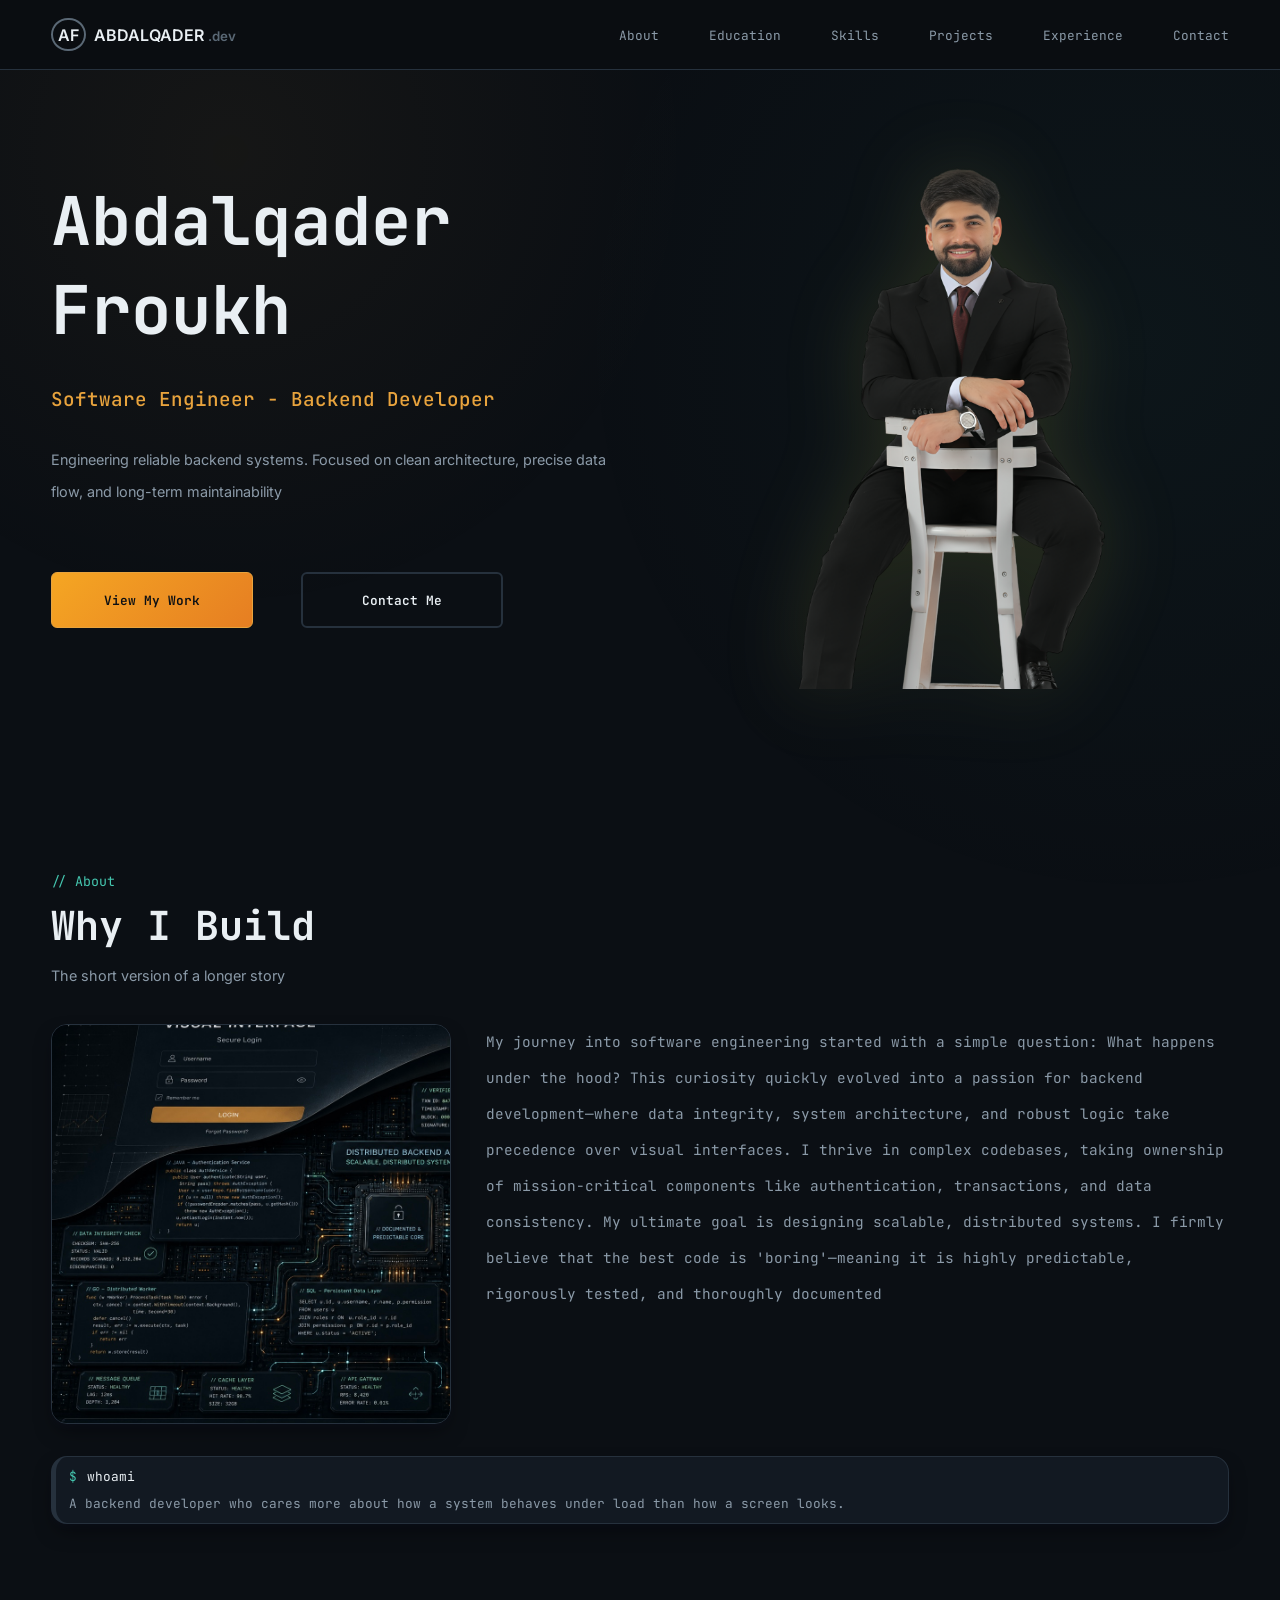
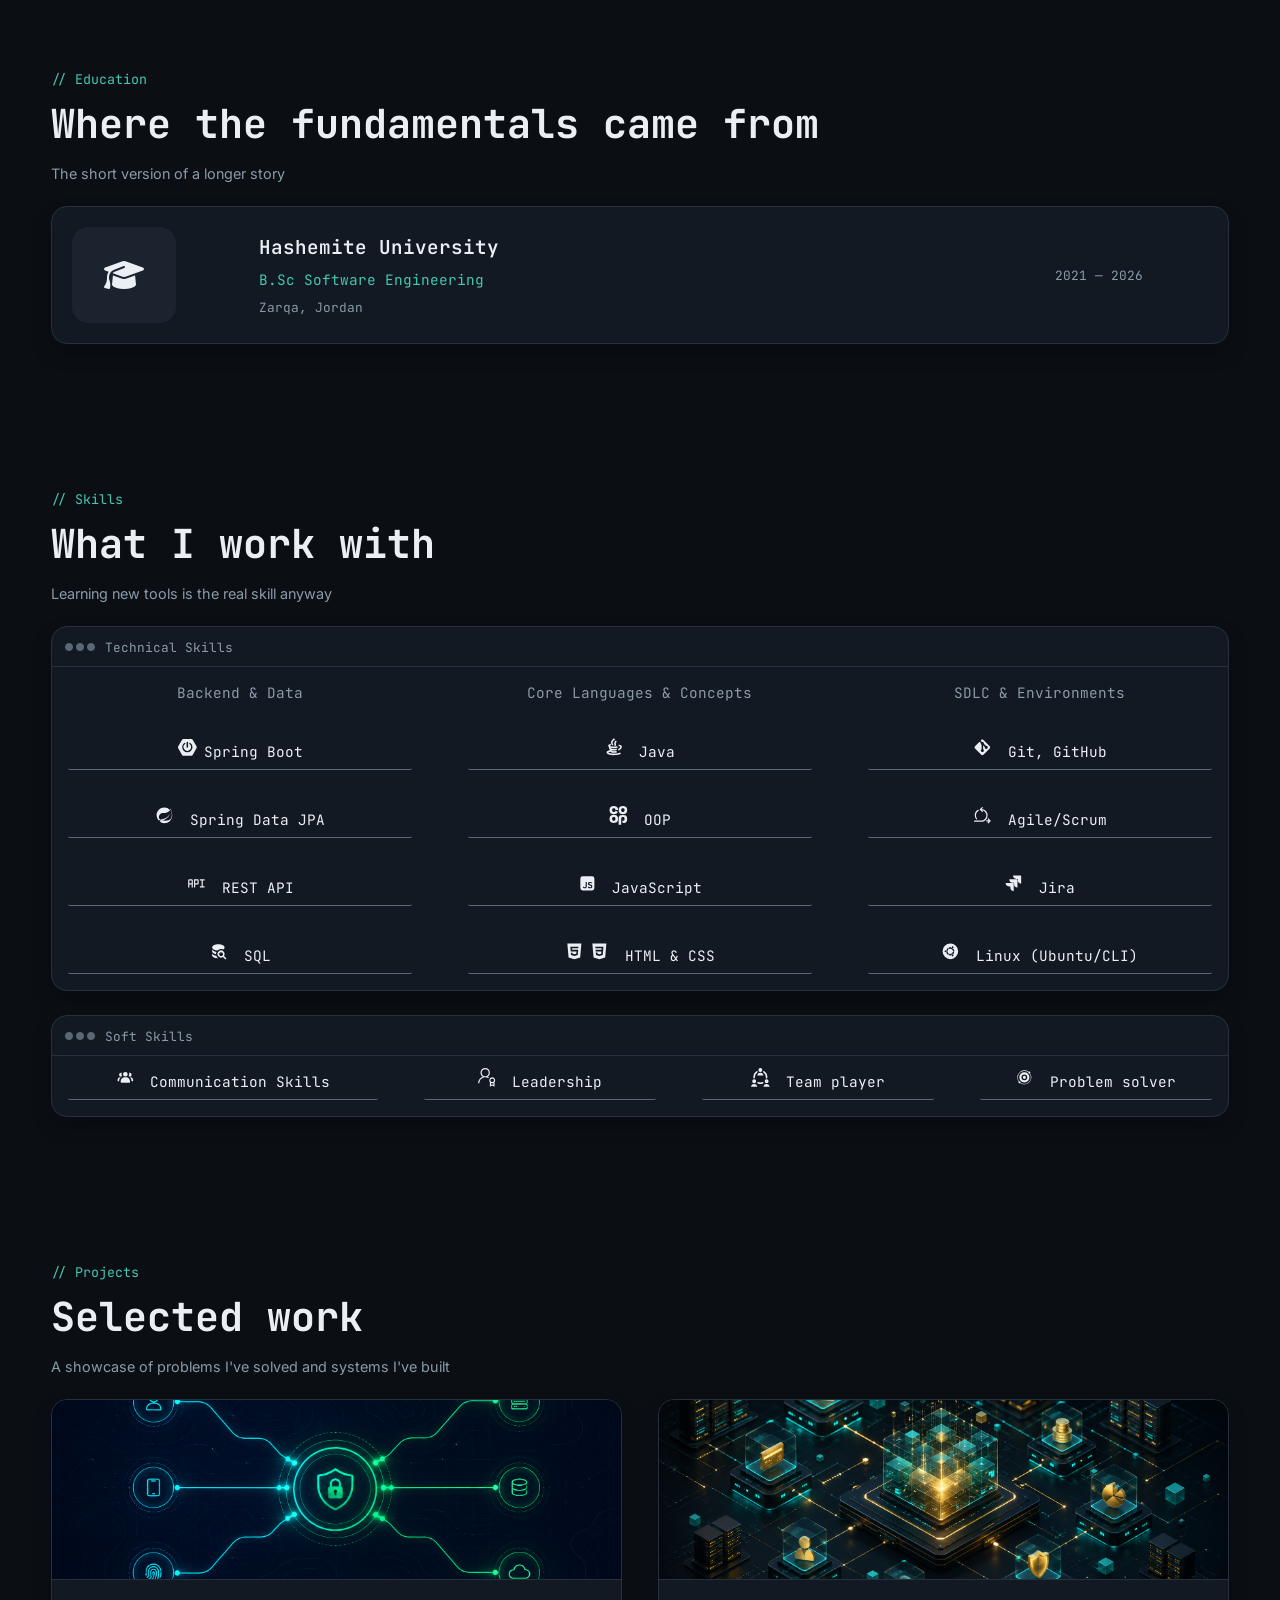
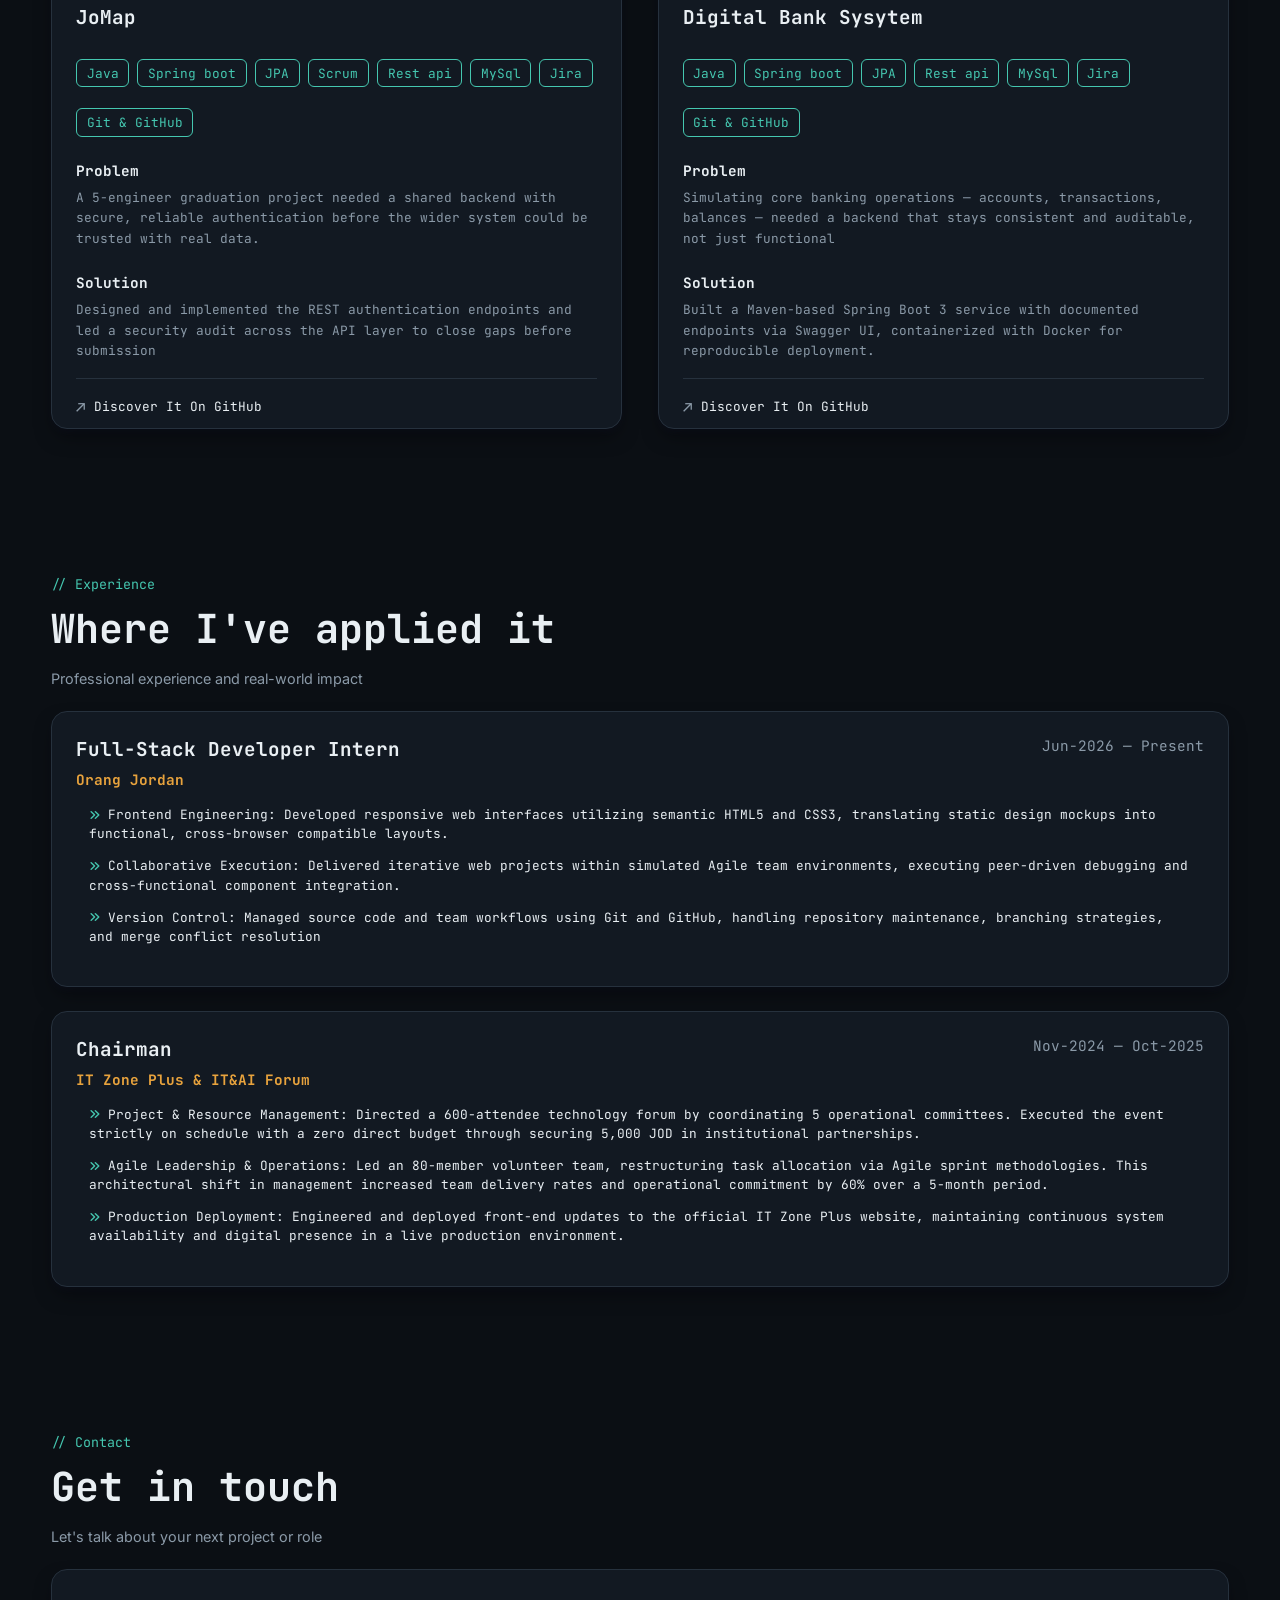
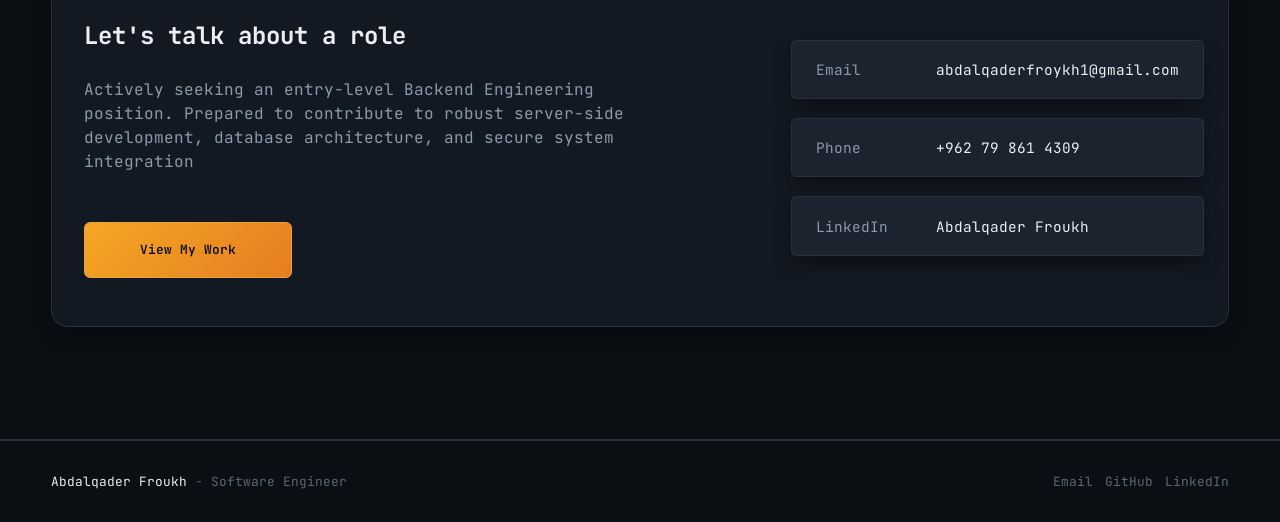
==== index.html @ 406e3ccb "fix mobile screen" ====
<!DOCTYPE html>
<html lang="en">
<head>
    <meta charset="UTF-8">
    <meta name="viewport" content="width=device-width, initial-scale=1.0">
    <link rel="stylesheet" href="style.css">
    <link rel="stylesheet" href="https://cdn.jsdelivr.net/npm/bootstrap-icons@1.11.3/font/bootstrap-icons.min.css">  
    <link rel="preconnect" href="https://fonts.googleapis.com">
    <link rel="preconnect" href="https://fonts.gstatic.com" crossorigin>
    <link href='https://unpkg.com/boxicons@2.1.4/css/boxicons.min.css' rel='stylesheet'>
    <link href="https://fonts.googleapis.com/css2?family=JetBrains+Mono:wght@400;500;600;700&family=Inter:wght@400;500;600;700;800&display=swap" rel="stylesheet">
    <link rel="stylesheet" href="https://cdnjs.cloudflare.com/ajax/libs/font-awesome/6.6.0/css/all.min.css">
    <title>Abdalqader_Portofolio</title>
</head>
<body>
    <nav>
        <a href="#top" class="nav-logo">
            <span class="nav-logo-badge">AF</span>ABDALQADER <small>.dev</small>
        </a>
        <svg xmlns="http://www.w3.org/2000/svg" height="32" width="32" viewBox="0 0 640 640"><!--!Font Awesome Free v7.3.0 by @fontawesome - https://fontawesome.com License - https://fontawesome.com/license/free Copyright 2026 Fonticons, Inc.--><path fill="#e9eff3" d="M96 160C96 142.3 110.3 128 128 128L512 128C529.7 128 544 142.3 544 160C544 177.7 529.7 192 512 192L128 192C110.3 192 96 177.7 96 160zM96 320C96 302.3 110.3 288 128 288L512 288C529.7 288 544 302.3 544 320C544 337.7 529.7 352 512 352L128 352C110.3 352 96 337.7 96 320zM544 480C544 497.7 529.7 512 512 512L128 512C110.3 512 96 497.7 96 480C96 462.3 110.3 448 128 448L512 448C529.7 448 544 462.3 544 480z"/></svg>
        <div class="nav-links">
            <a href="#About">About</a>
            <a href="#Education">Education</a>
            <a href="#Skills">Skills</a>
            <a href="#Projects">Projects</a>
            <a href="#Experience">Experience</a>
            <a href="#Contact">Contact</a>
        </div>
    </nav>
    <main class="container">
        <section class="hero">
            <div class="text-part">
                <h1 class="name">Abdalqader Froukh</h1>
                <p class="title">Software Engineer - Backend Developer</p>
                <p class="sub-title">Engineering reliable backend systems. Focused on clean architecture, precise data flow, and long-term maintainability</p>
                <div class="btn">
                    <a class="primary-btn" href="#Projects">View My Work</a>
                    <a class="sec-btn" href="#Contact">Contact Me</a>
                </div>
            </div>
            <div class="img-part">
            <img  src="images/cut-Photoroom.png" alt="my photo">
            </div>
        </section>


        <section class="about" id="About">
            <div class="sec-head">
                <p class="small-title"><small>// About</small></p>
                <h2 class="sec-title">Why I Build</h2>
                <p class="sub-title">The short version of a longer story</p>
            </div>
            <div class="story-part">
                <div class="img-part2">
                    <img src="images/ChatGPT Image Jul 2, 2026, 11_42_19 PM.png" alt="backend photo">
                </div>
                <div class="story-text">
                    <p class="des">My journey into software engineering started with a simple question: What happens under the hood? This curiosity quickly evolved into a passion for backend development—where data integrity, system architecture, and robust logic take precedence over visual interfaces.
                        I thrive in complex codebases, taking ownership of mission-critical components like authentication, transactions, and data consistency. My ultimate goal is designing scalable, distributed systems. I firmly believe that the best code is 'boring'—meaning it is highly predictable, rigorously tested, and thoroughly documented</p>
                    </div>
                </div>
            <div class="box terminal">
                <p class="command"><span>$</span>whoami</p>
                <p class="resp">A backend developer who cares more about how a system behaves under load than how a screen looks.</p>
            </div>
        </section>
        <section class="education" id="Education">
            <p class="small-title"><small>// Education</small></p>
            <h2 class="sec-title">Where the fundamentals came from</h2>
            <p class="sub-title">The short version of a longer story</p>
            <div class="box edu-box">
                <div class="edu-icon"><i class="fa-solid fa-graduation-cap" style="color: #E9EFF3;"></i></div>
                <div class="edu-content">
                    <p class="coll-name">Hashemite University</p>
                    <p class="maj-name">B.Sc Software Engineering</p>
                    <p class="city">Zarqa, Jordan</p>
                </div>
                <div class="edu-date">2021 — 2026</div>
            </div>
        </section>

        <section class="skills" id="Skills">
            <p class="small-title"><small>// Skills</small></p>
            <h2 class="sec-title">What I work with</h2>
            <p class="sub-title">Learning new tools is the real skill anyway</p>

            <div class="tech-skills-box box">
                <div class="skills-header">
                    <i class="fa-solid fa-circle fa-2xs" style="color: #5a6875;"></i>
                    <i class="fa-solid fa-circle fa-2xs" style="color: #5a6875;"></i> 
                    <i class="fa-solid fa-circle fa-2xs" style="color: #5a6875;"></i> 
                    <span>Technical Skills</span>
                </div>
                <div class="devider"></div>
                <div class="tech-skills-count">
                    <div class="col-skills">
                        <h3>Backend & Data</h3>
                        <p><svg xmlns="http://www.w3.org/2000/svg" width="1.3em" height="1.3em" viewBox="0 0 24 24">
	<path d="M0 0h24v24H0z" fill="none" />
	<path fill="#e9eff3" d="m23.693 10.706l-4.73-8.185c-.41-.71-1.417-1.294-2.24-1.294h-9.45c-.82 0-1.831.584-2.24 1.294L.306 10.706c-.41.71-.41 1.873 0 2.584l4.725 8.189c.41.71 1.417 1.294 2.24 1.294h9.455c.82 0 1.826-.584 2.24-1.294l4.726-8.19c.41-.71.41-1.873 0-2.583zM10.976 5.755c0-.537.438-.975.974-.975s.975.438.975.975v5.821a.976.976 0 0 1-1.948 0zm.974 12.43a6.616 6.616 0 0 1-6.607-6.609A6.64 6.64 0 0 1 8.01 6.272a.866.866 0 0 1 1.214.18a.866.866 0 0 1-.178 1.213a4.876 4.876 0 0 0 5.812 7.827a4.88 4.88 0 0 0 1.967-3.916a4.9 4.9 0 0 0-1.986-3.925a.87.87 0 0 1-.183-1.214a.87.87 0 0 1 1.214-.183a6.63 6.63 0 0 1 2.687 5.322a6.613 6.613 0 0 1-6.608 6.608" />
</svg>Spring Boot</p>
                        <p><svg xmlns="http://www.w3.org/2000/svg" width="1.3em" height="1.3em" viewBox="0 0 24 24">
	<path d="M0 0h24v24H0z" fill="none" />
	<path fill="#e9eff3" d="M20.205 16.392c-2.469 3.289-7.741 2.179-11.122 2.338c0 0-.599.034-1.201.133c0 0 .228-.097.519-.198c2.374-.821 3.496-.986 4.939-1.727c2.71-1.388 5.408-4.413 5.957-7.555c-1.032 3.022-4.17 5.623-7.027 6.679c-1.955.722-5.492 1.424-5.493 1.424l-.143-.076c-2.405-1.17-2.475-6.38 1.894-8.059c1.916-.736 3.747-.332 5.818-.825c2.208-.525 4.766-2.18 5.805-4.344c1.165 3.458 2.565 8.866.054 12.21m.042-13.28a9.2 9.2 0 0 1-1.065 1.89a9.98 9.98 0 0 0-7.167-3.031C6.492 1.971 2 6.463 2 11.985a9.98 9.98 0 0 0 3.205 7.334l.22.194a.856.856 0 1 1 .001.001l.149.132A9.96 9.96 0 0 0 12.015 22c5.278 0 9.613-4.108 9.984-9.292c.274-2.539-.476-5.763-1.752-9.596" />
</svg>
Spring Data JPA</p>
                        <p><svg xmlns="http://www.w3.org/2000/svg" width="1.3em" height="1.3em" viewBox="0 0 32 32">
	<path d="M0 0h32v32H0z" fill="none" />
	<path fill="#e9eff3" d="M8 9H4a2 2 0 0 0-2 2v12h2v-5h4v5h2V11a2 2 0 0 0-2-2m-4 7v-5h4v5Zm18-5h3v10h-3v2h8v-2h-3V11h3V9h-8zm-8 12h-2V9h6a2 2 0 0 1 2 2v5a2 2 0 0 1-2 2h-4Zm0-7h4v-5h-4Z" />
</svg>
REST API</p>
                        <p><svg xmlns="http://www.w3.org/2000/svg" width="1.3em" height="1.3em" viewBox="0 0 24 24">
	<path d="M0 0h24v24H0z" fill="none" />
	<path fill="#e9eff3" d="M18.68 12.32a4.49 4.49 0 0 0-6.36.01a4.49 4.49 0 0 0 0 6.36a4.51 4.51 0 0 0 5.57.63L21 22.39L22.39 21l-3.09-3.11c1.13-1.77.87-4.09-.62-5.57m-1.41 4.95c-.98.98-2.56.97-3.54 0c-.97-.98-.97-2.56.01-3.54c.97-.97 2.55-.97 3.53 0c.97.98.97 2.56 0 3.54M10.9 20.1a6.5 6.5 0 0 1-1.48-2.32C6.27 17.25 4 15.76 4 14v3c0 2.21 3.58 4 8 4c-.4-.26-.77-.56-1.1-.9M4 9v3c0 1.68 2.07 3.12 5 3.7v-.2c0-.93.2-1.85.58-2.69C6.34 12.3 4 10.79 4 9m8-6C7.58 3 4 4.79 4 7c0 2 3 3.68 6.85 4h.05c1.2-1.26 2.86-2 4.6-2c.91 0 1.81.19 2.64.56A3.22 3.22 0 0 0 20 7c0-2.21-3.58-4-8-4" />
</svg>
SQL</p>
                    </div>
                    <div class="col-skills">
                        <h3>Core Languages & Concepts</h3>
                        <p><svg xmlns="http://www.w3.org/2000/svg" width="1.3em" height="1.3em" viewBox="0 0 24 24">
	<path d="M0 0h24v24H0z" fill="none" />
	<path fill="#e9eff3" d="M10.82 8.427c-.76-1.085-1.046-1.872-1.108-2.445c-.059-.54.073-.97.335-1.383c.283-.447.708-.862 1.248-1.353c.505-.458 1.137-1.003 1.633-1.62L11.37.374c-.416.517-.928.947-1.418 1.391c-.534.485-1.149 1.062-1.593 1.764c-.466.735-.75 1.611-.635 2.67c.112 1.026.588 2.132 1.458 3.375zm1.25-3.03c.284-.684.861-1.37 1.78-2.156l1.3 1.518c-.831.713-1.129 1.153-1.235 1.407c-.104.25-.035.499.035.747c.084.296.223.79.214 1.322c-.012.706-.254 1.452-.832 2.32l-1.664-1.11c.422-.632.492-1.01.496-1.243c.005-.295-.072-.46-.197-.96c-.12-.478-.21-1.097.102-1.845M6.141 10c.47-.314 1.05-.474 1.592-.604L7.266 7.45c-.813.196-1.551.46-2.112.807C4.644 8.573 4 9.136 4 10c0 .726.486 1.306 1.065 1.686a2.5 2.5 0 0 0-.065.572c0 .98.418 1.807 1.143 2.42c-.107.3-.155.634-.14.968c-.777.151-1.536.373-2.17.664c-.432.198-.858.451-1.19.777c-.334.329-.643.804-.643 1.413c0 .427.189.772.374 1.01c.189.242.432.449.684.624c.506.351 1.184.669 1.959.936c1.558.538 3.669.93 5.983.93c3.327 0 5.663-.384 7.19-.782a13 13 0 0 0 1.704-.561c.21-.088.42-.181.616-.297c.01-.006-1.028-1.715-1.024-1.718c-.564.294-1.188.48-1.8.64c-1.349.352-3.513.718-6.686.718c-2.104 0-3.993-.358-5.33-.82c-.532-.184-1.088-.398-1.541-.74c.115-.09.29-.199.538-.312c.558-.256 1.323-.466 2.14-.591q.344.365.814.64c.965.562 2.292.823 3.879.823c1.31 0 2.258-.132 2.898-.274c.356-.078.714-.167 1.042-.328c.003-.002-.881-1.795-.881-1.795q-.291.105-.593.17c-.489.109-1.29.227-2.466.227c-1.413 0-2.336-.24-2.871-.551c-.426-.248-.589-.524-.622-.824c.868.253 1.895.375 3.056.375c1.463 0 2.518-.143 3.228-.297c.386-.083.775-.179 1.134-.346c.02-.01-.857-1.807-.857-1.807a4.4 4.4 0 0 1-.7.198c-.56.121-1.473.252-2.806.252c-1.603 0-2.67-.264-3.302-.623c-.471-.268-.678-.568-.74-.89c1.24.326 2.805.513 4.48.513c1.817 0 3.502-.22 4.783-.598l-.566-1.918c-1.054.311-2.54.516-4.217.516c-1.724 0-3.245-.216-4.302-.542c-.5-.153-.846-.316-1.056-.458m11.448.746c1.213-.11 1.66.188 1.804.342c.149.16.201.408.136.67c-.116.464-.443.914-.973 1.328c-.529.413-1.2.74-1.873.965l.632 1.897c.828-.276 1.718-.698 2.471-1.285c.75-.586 1.424-1.385 1.683-2.42c.185-.74.112-1.741-.614-2.52c-.73-.782-1.909-1.109-3.447-.969z" />
</svg>
Java</p>
                        <p><svg xmlns="http://www.w3.org/2000/svg" width="1.3em" height="1.3em" viewBox="0 0 24 24">
	<path d="M0 0h24v24H0z" fill="none" />
	<path fill="#e9eff3" d="M23.275 5.265c0-.852-.132-1.703-.36-2.555c-.328-1.016-1.081-1.834-2.031-2.194a9.25 9.25 0 0 0-6.092 0a3.17 3.17 0 0 0-2.03 2.194a9.53 9.53 0 0 0 0 5.077c.326 1.015 1.08 1.834 2.03 2.194a8 8 0 0 0 3.046.491c1.049 0 2.063-.196 3.046-.491a3.17 3.17 0 0 0 2.031-2.194c.229-.819.36-1.67.36-2.522m-3.308 0c0 .393-.065.852-.196 1.212c-.164.524-.623.95-1.18 1.081a4.2 4.2 0 0 1-1.571 0a1.47 1.47 0 0 1-1.18-1.081a4.03 4.03 0 0 1 0-2.489c.163-.524.622-.95 1.18-1.081a4.2 4.2 0 0 1 1.571 0a1.48 1.48 0 0 1 1.18 1.081q.195.687.196 1.277m-8.745 13.79a9.55 9.55 0 0 0 0-5.077c-.327-1.016-1.081-1.834-2.03-2.195a9.25 9.25 0 0 0-6.092 0a3.17 3.17 0 0 0-2.031 2.195a9.55 9.55 0 0 0 0 5.077c.328 1.015 1.081 1.834 2.031 2.193a9.25 9.25 0 0 0 6.092 0a3.4 3.4 0 0 0 2.03-2.193m-2.948-2.523c0 .393-.066.852-.197 1.212a1.64 1.64 0 0 1-1.179 1.081a4.2 4.2 0 0 1-1.572 0a1.48 1.48 0 0 1-1.179-1.081a4.04 4.04 0 0 1 0-2.489a1.64 1.64 0 0 1 1.179-1.081a4.2 4.2 0 0 1 1.572 0a1.48 1.48 0 0 1 1.179 1.081q.197.639.197 1.277m0-11.3h3.308c0-.851-.131-1.703-.36-2.521c-.327-1.016-1.081-1.834-2.03-2.194a9.25 9.25 0 0 0-6.092 0C2.084.909 1.331 1.728 1.068 2.743a9.55 9.55 0 0 0 0 5.077c.328 1.015 1.081 1.834 2.031 2.194c.982.36 1.998.492 3.046.492s2.063-.197 3.046-.492a3.17 3.17 0 0 0 2.03-2.194c.033-.131.065-.295.131-.426L8.241 5.953c-.033.196-.065.36-.131.557c-.163.524-.622.95-1.179 1.081a4.2 4.2 0 0 1-1.572 0A1.48 1.48 0 0 1 4.18 6.51a4.04 4.04 0 0 1 0-2.489c.164-.524.622-.95 1.179-1.082a4.2 4.2 0 0 1 1.572 0A1.48 1.48 0 0 1 8.11 4.021c.098.425.164.818.164 1.211m4.421 8.779a9.4 9.4 0 0 0-.36 2.555V24h3.308v-7.468c0-.393.065-.852.196-1.212c.163-.524.622-.95 1.18-1.081a4.2 4.2 0 0 1 1.571 0a1.48 1.48 0 0 1 1.18 1.081a4.04 4.04 0 0 1 0 2.489c-.164.523-.623.95-1.146 1.08a4.2 4.2 0 0 1-1.572 0c-.099-.031-.229-.064-.327-.098l1.113 3.079c1.049 0 2.063-.197 3.046-.491a3.18 3.18 0 0 0 2.031-2.194a9.55 9.55 0 0 0 0-5.077c-.328-1.016-1.081-1.834-2.031-2.195a9.25 9.25 0 0 0-6.092 0c-1.016.263-1.769 1.082-2.097 2.098" />
</svg>
OOP</p>
                        <p><svg xmlns="http://www.w3.org/2000/svg" width="1.3em" height="1.3em" viewBox="0 0 24 24">
	<path d="M0 0h24v24H0z" fill="none" />
	<path fill="#e9eff3" d="M6 3a3 3 0 0 0-3 3v12a3 3 0 0 0 3 3h12a3 3 0 0 0 3-3V6a3 3 0 0 0-3-3zm7.334 13.055q1.08.87 2.156.858q.66 0 1.012-.242a.75.75 0 0 0 .341-.66a.97.97 0 0 0-.34-.748q-.352-.307-1.332-.616q-1.177-.34-1.815-.88q-.626-.54-.638-1.507q0-.913.792-1.529q.77-.616 1.97-.616q1.672 0 2.683.814l-.77 1.199a2.6 2.6 0 0 0-.935-.462a3.2 3.2 0 0 0-.946-.165q-.57 0-.913.209q-.34.21-.34.55q0 .374.417.638q.42.254 1.43.561q1.221.363 1.738.968t.517 1.54q0 .957-.737 1.65q-.726.682-2.112.715q-1.815 0-3.036-1.089zm-5.53.638q.352.22.847.22q.517 0 .858-.297q.34-.308.341-1.067v-5.302h1.485v5.588q-.033 1.298-.748 1.87a2.5 2.5 0 0 1-.891.484a3.3 3.3 0 0 1-.935.143q-.825 0-1.463-.286q-.682-.307-1.144-1.089l1.034-.847q.285.385.616.583" />
</svg>
JavaScript</p>
                        <p><svg xmlns="http://www.w3.org/2000/svg" width="1.3em" height="1.3em" viewBox="0 0 24 24">
	<path d="M0 0h24v24H0z" fill="none" />
	<path fill="#e9eff3" d="m3 2l1.578 17.824L12 22l7.467-2.175L21 2zm14.049 6.048H9.075l.172 2.016h7.697l-.626 6.565l-4.246 1.381l-4.281-1.455l-.288-2.932h2.024l.16 1.411l2.4.815l2.346-.763l.297-3.005H7.416l-.562-6.05h10.412z" />
</svg><svg xmlns="http://www.w3.org/2000/svg" width="1.3em" height="1.3em" viewBox="0 0 24 24">
	<path d="M0 0h24v24H0z" fill="none" />
	<path fill="#e9eff3" d="m3 2l1.578 17.834L12 22l7.468-2.165L21 2zm13.3 14.722l-4.293 1.204H12l-4.297-1.204l-.297-3.167h2.108l.15 1.526l2.335.639l2.34-.64l.245-3.05h-7.27l-.187-2.006h7.64l.174-2.006H6.924l-.176-2.006h10.506z" />
</svg>
HTML & CSS</p>
                    </div>
                    <div class="col-skills">
                        <h3>SDLC & Environments</h3>
                        <p><svg xmlns="http://www.w3.org/2000/svg" width="1.3em" height="1.3em" viewBox="0 0 24 24">
	<path d="M0 0h24v24H0z" fill="none" />
	<path fill="#e9eff3" d="M2.6 10.59L8.38 4.8l1.69 1.7c-.24.85.15 1.78.93 2.23v5.54c-.6.34-1 .99-1 1.73a2 2 0 0 0 2 2a2 2 0 0 0 2-2c0-.74-.4-1.39-1-1.73V9.41l2.07 2.09c-.07.15-.07.32-.07.5a2 2 0 0 0 2 2a2 2 0 0 0 2-2a2 2 0 0 0-2-2c-.18 0-.35 0-.5.07L13.93 7.5a1.98 1.98 0 0 0-1.15-2.34c-.43-.16-.88-.2-1.28-.09L9.8 3.38l.79-.78c.78-.79 2.04-.79 2.82 0l7.99 7.99c.79.78.79 2.04 0 2.82l-7.99 7.99c-.78.79-2.04.79-2.82 0L2.6 13.41c-.79-.78-.79-2.04 0-2.82" />
</svg>
Git, GitHub</p>
                        <p><svg xmlns="http://www.w3.org/2000/svg" width="1.3em" height="1.3em" viewBox="0 0 24 24">
	<path d="M0 0h24v24H0z" fill="none" />
	<g fill="none" stroke="#e9eff3" stroke-linecap="round" stroke-linejoin="round" stroke-width="1.5">
		<path d="M17.5 19H22m0 0l-2.5-2.5M22 19l-2.5 2.5M12 2L9.5 4.5L12 7" />
		<path d="M10.5 4.5a7.5 7.5 0 0 1 0 15H2" />
		<path d="M6.756 5.5A7.5 7.5 0 0 0 3 12c0 1.688.558 3.246 1.5 4.5" />
	</g>
</svg>
Agile/Scrum</p>
                        <p><svg xmlns="http://www.w3.org/2000/svg" width="1.3em" height="1.3em" viewBox="0 0 24 24">
	<path d="M0 0h24v24H0z" fill="none" />
	<path fill="#e9eff3" d="M11.53 2c0 2.4 1.97 4.35 4.35 4.35h1.78v1.7c0 2.4 1.94 4.34 4.34 4.35V2.84a.84.84 0 0 0-.84-.84zM6.77 6.8a4.36 4.36 0 0 0 4.34 4.34h1.8v1.72a4.36 4.36 0 0 0 4.34 4.34V7.63a.84.84 0 0 0-.83-.83zM2 11.6c0 2.4 1.95 4.34 4.35 4.34h1.78v1.72c.01 2.39 1.95 4.34 4.34 4.34v-9.57a.84.84 0 0 0-.84-.84z" />
</svg>
Jira</p>
                        <p><svg xmlns="http://www.w3.org/2000/svg" width="1.3em" height="1.3em" viewBox="0 0 24 24">
	<path d="M0 0h24v24H0z" fill="none" />
	<path fill="#e9eff3" d="M22 12a10 10 0 0 1-10 10A10 10 0 0 1 2 12A10 10 0 0 1 12 2a10 10 0 0 1 10 10m-7.66-4.26c.58.33 1.31.13 1.66-.44c.31-.57.12-1.3-.46-1.64c-.57-.33-1.31-.16-1.64.44c-.33.57-.13 1.31.44 1.64m-2.46 7.76c-.53 0-1.03-.11-1.47-.32l-.84 1.5c.7.32 1.48.54 2.31.54c.49 0 .95-.07 1.4-.19c.08-.49.36-.93.82-1.19c.46-.27.98-.29 1.44-.12c.89-.87 1.46-2.06 1.55-3.39l-1.71-.02a3.506 3.506 0 0 1-3.5 3.19m0-7c1.84 0 3.34 1.39 3.5 3.19l1.71-.03a5.2 5.2 0 0 0-1.55-3.38c-.46.17-.99.14-1.44-.12c-.46-.26-.74-.71-.82-1.19c-.45-.12-.91-.19-1.4-.19c-.83 0-1.61.19-2.31.54l.84 1.5c.44-.21.94-.32 1.47-.32M8.37 12c0-1.19.59-2.24 1.49-2.87L9 7.65a5.22 5.22 0 0 0-2.17 3.04c.38.31.62.78.62 1.31s-.24 1-.62 1.31A5.2 5.2 0 0 0 9 16.34l.86-1.47c-.9-.63-1.49-1.68-1.49-2.87m5.97 4.26c-.57.33-.77 1.06-.44 1.64c.33.57 1.07.77 1.64.44c.58-.34.77-1.07.46-1.64c-.35-.58-1.08-.77-1.66-.44M5.76 10.8c-.66 0-1.2.54-1.2 1.2s.54 1.2 1.2 1.2c.67 0 1.2-.54 1.2-1.2s-.53-1.2-1.2-1.2" />
</svg>
Linux (Ubuntu/CLI)</p>
                    </div>
                </div>
            </div>
            <div class="soft-skills-box box">
                <div class="skills-header">
                    <i class="fa-solid fa-circle fa-2xs" style="color: #5a6875;"></i>
                    <i class="fa-solid fa-circle fa-2xs" style="color: #5a6875;"></i> 
                    <i class="fa-solid fa-circle fa-2xs" style="color: #5a6875;"></i> 
                    <span>Soft Skills</span>
                </div>
                <div class="devider"></div>
                <div class="soft-skills-count">
                    <p><svg xmlns="http://www.w3.org/2000/svg" width="1.3em" height="1.3em" viewBox="0 0 24 24">
	<path d="M0 0h24v24H0z" fill="none" />
	<path fill="#e9eff3" d="M12 5a3 3 0 1 0 0 6a3 3 0 1 0 0-6m1 7h-2c-2.76 0-5 2.24-5 5v.5c0 .83.67 1.5 1.5 1.5h9c.83 0 1.5-.67 1.5-1.5V17c0-2.76-2.24-5-5-5m-6.5-1c.47 0 .9-.12 1.27-.33a5.03 5.03 0 0 1-.42-4.52C7.09 6.06 6.8 6 6.5 6C5.06 6 4 7.06 4 8.5S5.06 11 6.5 11m-.39 1H5.5C3.57 12 2 13.57 2 15.5v1c0 .28.22.5.5.5H4c0-1.96.81-3.73 2.11-5m11.39-1c1.44 0 2.5-1.06 2.5-2.5S18.94 6 17.5 6c-.31 0-.59.06-.85.15a5.03 5.03 0 0 1-.42 4.52c.37.21.79.33 1.27.33m1 1h-.61A6.97 6.97 0 0 1 20 17h1.5c.28 0 .5-.22.5-.5v-1c0-1.93-1.57-3.5-3.5-3.5" />
</svg>
Communication Skills</p>
                    <p><svg xmlns="http://www.w3.org/2000/svg" width="1.3em" height="1.3em" viewBox="0 0 2048 2048">
	<path d="M0 0h2048v2048H0z" fill="none" />
	<path fill="#e9eff3" d="M1168 946q38 15 74 33t70 41q-22 24-40 50t-33 56q-77-50-164-76t-179-26q-88 0-170 23t-153 64t-129 100t-100 130t-65 153t-23 170H128q0-120 35-231t101-205t156-167t204-115q-113-74-176-186t-64-248q0-106 40-199t109-163T696 40T896 0t199 40t163 109t110 163t40 200q0 66-16 129t-48 119t-75 103t-101 83M512 512q0 80 30 149t82 122t122 83t150 30q79 0 149-30t122-82t83-122t30-150q0-79-30-149t-82-122t-123-83t-149-30q-80 0-149 30t-122 82t-83 123t-30 149m1472 832q0 52-16 101t-48 91v512l-256-128l-256 128v-512q-31-42-47-91t-17-101q0-66 25-124t68-101t102-69t125-26t124 25t101 69t69 102t26 124m-320-192q-40 0-75 15t-61 41t-41 61t-15 75t15 75t41 61t61 41t75 15t75-15t61-41t41-61t15-75t-15-75t-41-61t-61-41t-75-15m128 689v-204q-60 27-128 27t-128-27v204q32-16 64-31t64-33q32 17 64 32t64 32" />
</svg>
Leadership</p>
                    <p><svg xmlns="http://www.w3.org/2000/svg" width="1.3em" height="1.3em" viewBox="0 0 24 24">
	<path d="M0 0h24v24H0z" fill="none" />
	<path fill="#e9eff3" d="M15.93 18.54a1 1 0 0 0-1.3-.55a7.06 7.06 0 0 1-5.25 0a1 1 0 1 0-.76 1.85a9 9 0 0 0 6.76 0a1 1 0 0 0 .55-1.3m.01-12.83A7 7 0 0 1 19 11.5a9 9 0 0 1-.05.88a1 1 0 1 0 2 .24A8 8 0 0 0 21 11.5a9 9 0 0 0-3.93-7.44a1 1 0 1 0-1.13 1.65M4.18 13.49a1 1 0 0 0 .87-1.11a9 9 0 0 1 0-.88a7 7 0 0 1 3.01-5.79a1 1 0 1 0-1.13-1.65A9 9 0 0 0 3 11.5a8 8 0 0 0 .07 1.12a1 1 0 0 0 1.11.87M15.67 9.5a.25.25 0 0 0 .2-.09a.27.27 0 0 0 .05-.21A4.06 4.06 0 0 0 8 9.19a.25.25 0 0 0 0 .22a.28.28 0 0 0 .19.09Zm-6.17-7a2.5 2.5 0 1 0 5 0a2.5 2.5 0 1 0-5 0m10.5 18a4.06 4.06 0 0 0-4 3.2a.25.25 0 0 0 .24.3h7.46a.3.3 0 0 0 .2-.09a.28.28 0 0 0 0-.22A4.06 4.06 0 0 0 20 20.5M17.53 17a2.5 2.5 0 1 0 5 0a2.5 2.5 0 1 0-5 0M4 20.5a4.06 4.06 0 0 0-4 3.2a.26.26 0 0 0 0 .21a.25.25 0 0 0 .3.09h7.45a.25.25 0 0 0 .25-.31a4.07 4.07 0 0 0-4-3.19M1.57 17a2.5 2.5 0 1 0 5 0a2.5 2.5 0 1 0-5 0" />
</svg>
Team player</p>
                    <p><svg xmlns="http://www.w3.org/2000/svg" width="1.3em" height="1.3em" viewBox="0 0 24 24">
	<path d="M0 0h24v24H0z" fill="none" />
	<path fill="#e9eff3" fill-rule="evenodd" d="M20.318 12.004a8.322 8.322 0 0 1-13.383 6.608a1.248 1.248 0 0 0-1.546-1.553A8.321 8.321 0 0 1 17.052 5.396a1.248 1.248 0 0 0 1.554 1.553a8.3 8.3 0 0 1 1.712 5.055m-2.892-7.198a1.25 1.25 0 1 1 1.769 1.769a9.013 9.013 0 0 1-12.62 12.62a1.252 1.252 0 0 1-2.145-.882a1.25 1.25 0 0 1 .376-.887a9.014 9.014 0 0 1 12.62-12.62M11.998 15.75a3.737 3.737 0 1 0 0-7.475a3.737 3.737 0 0 0 0 7.475m0 2.773a6.518 6.518 0 0 0 0-13.036a6.51 6.51 0 1 0 0 13.022zm2.005-6.518a2.004 2.004 0 1 1-4.009 0a2.004 2.004 0 0 1 4.008 0" clip-rule="evenodd" />
</svg>
Problem solver</p>
                </div>
            </div>
        </section>
        <section class="projects" id="Projects" >
            <p class="small-title"><small>// Projects</small></p>
            <h2 class="sec-title">Selected work</h2>
            <p class="sub-title">A showcase of problems I've solved and systems I've built</p>
            
            <div class="pro-cards">
                <div class="each-card box">
                    <div class="pro-img">
                        <img src="/images/jomap.png" alt="">
                    </div>
                    <div class="pro-datails">
                        <h3>JoMap</h3>
                        <div class="tags-container">
                            <span>Java</span>
                            <span>Spring boot</span>
                            <span>JPA</span>
                            <span>Scrum</span>
                            <span>Rest api</span>
                            <span>MySql</span>
                            <span>Jira</span>
                            <span>Git & GitHub</span>
                        </div>
                        <h4>Problem</h4>
                        <p>A 5-engineer graduation project needed a shared backend with secure, reliable authentication before the wider system could be trusted with real data.</p>
                        <h4>Solution</h4>
                        <p>Designed and implemented the REST authentication endpoints and led a security audit across the API layer to close gaps before submission</p>
                        <hr>
                        <p ><a href="https://github.com/ziadmq/JoMap.git">Discover It On GitHub</a></p>
                    </div>
                </div>
                <div class="each-card box">
                    <div class="pro-img">
                        <img src="/images/dgb.png" alt="">
                    </div>
                    <div class="pro-datails">
                        <h3>Digital Bank Sysytem</h3>
                        <div class="tags-container">
                            <span>Java</span>
                            <span>Spring boot</span>
                            <span>JPA</span>
                            <span>Rest api</span>
                            <span>MySql</span>
                            <span>Jira</span>
                            <span>Git & GitHub</span>
                        </div>
                        <h4>Problem</h4>
                        <p>Simulating core banking operations — accounts, transactions, balances — needed a backend that stays consistent and auditable, not just functional</p>
                        <h4>Solution</h4>
                        <p>Built a Maven-based Spring Boot 3 service with documented endpoints via Swagger UI, containerized with Docker for reproducible deployment.</p>
                        <hr>
                        <p ><a href="https://github.com/abdalqaderf/Digital-bank-system.git">Discover It On GitHub</a></p>
                    </div>
                </div>
            </div>
        </section>
        <section class="experience" id="Experience">
            <p class="small-title"><small>//  Experience</small></p>
            <h2 class="sec-title">Where I've applied it</h2>
            <p class="sub-title">Professional experience and real-world impact</p>
            
            <div class="edu-card edu-card1 box">
                <div class="pos-date">
                    <h4>Full-Stack Developer Intern</h4>
                    <p>Jun-2026 — Present</p>
                </div>
                <h5>Orang Jordan</h5>
                <ul>
                    <li><i class="fa-solid fa-angles-right fa-sm" style="color: #45c7b0;"></i>Frontend Engineering: Developed responsive web interfaces utilizing semantic HTML5 and CSS3, translating static design mockups into functional, cross-browser compatible layouts.</li>
                    <li><i class="fa-solid fa-angles-right fa-sm" style="color: #45c7b0;"></i>Collaborative Execution: Delivered iterative web projects within simulated Agile team environments, executing peer-driven debugging and cross-functional component integration.</li>
                    <li><i class="fa-solid fa-angles-right fa-sm" style="color: #45c7b0;"></i>Version Control: Managed source code and team workflows using Git and GitHub, handling repository maintenance, branching strategies, and merge conflict resolution</li>
                </ul>
            </div>
            <div class="edu-card edu-card2 box">
                <div class="pos-date">
                    <h4>Chairman</h4>
                    <p>Nov-2024 — Oct-2025</p>
                </div>
                <h5>IT Zone Plus  &  IT&AI Forum</h5>
                <ul>
                    <li><i class="fa-solid fa-angles-right fa-sm" style="color: #45c7b0;"></i>Project & Resource Management: Directed a 600-attendee technology forum by coordinating 5 operational committees. Executed the event strictly on schedule with a zero direct budget through securing 5,000 JOD in institutional partnerships.</li>
                    <li><i class="fa-solid fa-angles-right fa-sm" style="color: #45c7b0;"></i>Agile Leadership & Operations: Led an 80-member volunteer team, restructuring task allocation via Agile sprint methodologies. This architectural shift in management increased team delivery rates and operational commitment by 60% over a 5-month period.</li>
                    <li><i class="fa-solid fa-angles-right fa-sm" style="color: #45c7b0;"></i>Production Deployment: Engineered and deployed front-end updates to the official IT Zone Plus website, maintaining continuous system availability and digital presence in a live production environment.</li>
                </ul>
            </div>
        </section>
        
        <section class="contact" id="Contact">
            <p class="small-title"><small>//  Contact</small></p>
            <h2 class="sec-title">Get in touch</h2>
            <p class="sub-title">Let's talk about your next project or role</p>
            <div class="contact-box box">
                <div class="call">
                    <h2>Let's talk about a role</h2>
                    <p>Actively seeking an entry-level Backend Engineering position. Prepared to contribute to robust server-side development, database architecture, and secure system integration</p>
                    <a class="primary-btn last-btn" href="#Projects">View My Work</a>
                </div>
                <div class="ifno-box">
                    <table>
                        <tr>
                            <td>Email</td>
                            <td><a href="mailto:abdalqaderfroykh1@gmail.com" class="info-value">abdalqaderfroykh1@gmail.com</a></td>
                        </tr>
                        <tr>
                            <td>Phone</td>
                            <td><a href="tel:+962798614309" class="info-value">+962 79 861 4309</a></td>
                        </tr>
                        <tr>
                            <td>LinkedIn</td>
                            <td><a href="https://linkedin.com/in/abdalqader-froukh" target="_blank" class="info-value">Abdalqader Froukh</a></td>
                        </tr>
                    </table>
                </div>
                
            </div>
        </section>
        </main>
        <footer>
            <hr>
            <div class="footer-content">
                <div class="footer-name">Abdalqader Froukh <span>- Software Engineer</span></div>
                <div class="footer-links">
                    <a href="mailto:abdalqaderfroykh1@gmail.com">Email</a>
                    <a href="https://github.com/abdalqaderf">GitHub</a>
                    <a href="https://linkedin.com/in/abdalqader-froukh">LinkedIn</a>
                </div>
            </div>
        </footer>
        
        
        
    </body>
---- style.css ----
:root{
    --bg: #0B0F14;
    --box: #121922;
    --in-box: #1A232E;
    --border: #26313D;
    --text: #E9EFF3;
    --text-sec: #8B9AA8;
    --text-third: #5A6875;
    --accent: #E8A33D;
    --accent-2: #45C7B0; 
    --nav :#0A0D11;   
    --radius-sm: 6px;
    --radius-lg: 16px;
    --font-mono: 'JetBrains Mono', 'SF Mono', monospace;
    --font-sans: 'Inter', -apple-system, sans-serif;
    --font-size-xl: 2.5rem;
    --font-size-l: 1.2rem;
    --font-size-m: 0.9rem;
    --font-size-s:0.8rem;
    --page-gutter: clamp(1rem, 4vw, 5rem);
}

*{
    box-sizing: border-box;
    margin: 0;
    padding: 0;
}
a{
    color: inherit;
}
body{
    background-color: var(--bg);
    z-index: 1000;
    font-family: var(--font-mono);
}

html {
    scroll-behavior: smooth;
    scroll-padding-top: 80px; 
}

html,
body {
    width: 100%;
    overflow-x: clip;
}

.container{
    padding: 0 var(--page-gutter);
}
a{
    text-decoration: none;
}
ul{
    list-style: none;
}

img,
svg {
    max-width: 100%;
}

.box{
    background-color: var(--box);
    box-shadow: 0 4px 6px -1px rgba(16, 20, 41, 0.315), 0 10px 20px -5px rgba(0, 0, 0, 0.5); 
    border: 1px solid var(--border);
    transition: all 0.3s ease;
    border-radius: var(--radius-lg);
}
.box:hover {
    border-color: var(--accent-2);
    box-shadow: 0 15px 30px -5px rgba(0, 0, 0, 0.6), 0 8px 20px -5px rgba(69, 199, 176, 0.15);
}


body::before{
    content: "";
    position: fixed;
    inset: 0;
    background-image: radial-gradient(circle at 18% 17%, rgba(232, 163, 61, 0.05), transparent 36%), radial-gradient(circle at 89% 38%, rgba(69, 199, 175, 0.04), transparent 45%);
    pointer-events: none;
    z-index: -1;
  }

/* nav */
nav{
    position: fixed;
    top: 0;
    width: 100%;
    height: 70px;
    background-color: var(--nav) ;
    display: flex;
    flex-direction: row;
    justify-content:space-between;
    align-items: center;
    padding: 0 var(--page-gutter);
    border-bottom:1px solid var(--border);
    z-index: 1000;
}

.nav-logo {
    color: var(--text);
    font-family: var(--font-sans);
    font-weight: 600;

}

.nav-logo small{
    color: var(--text-third);
}
.nav-logo-badge {
    border-radius: 100%;
    border: 2px solid var(--text-third);
    padding: 0.3rem;
    margin-right: 0.5rem;
}

.nav-links a{
    margin-left: 2.5rem;
    color: var(--text-sec);
    font-size: var(--font-size-s);

}
.nav-links a:hover{
        color: var(--text);
        border-bottom: 1px solid var(--accent);
        padding-bottom: 0.8rem;
    }
.nav-links a:active{
    color: var(--text);
    border-bottom: 1px solid var(--accent);
}

nav svg{
    display: none;
    border: 1px solid var(--in-box);
    border-radius: var(--radius-sm);
}

@media (max-width: 992px){
    .nav-links {
        background-color: var(--nav);
        position: absolute;
        top: 52px;
        width: 100%;
        flex-direction: column;
        left: 0;
        display: none;
        padding-top: 2rem;
        z-index: -1;
    }
    .nav-links a{
        margin: .8rem 0;
        padding-left: var(--page-gutter);
        min-height: 44px;
        display: flex;
        align-items: center;
    }
    nav svg {
        display: block;
        min-width: 44px;
        min-height: 44px;
        padding: 6px;
    }
    nav svg:hover{
        border-color: var(--text);
    }
    nav svg:hover + .nav-links,
    .nav-links:hover {
        display: flex;
    }
    .nav-links a:hover{
        color: var(--text);
        border-bottom: none;
        padding-bottom: 0;
        border-left: 5px solid var(--accent);
    }
}

@media (max-width: 480px){
    .nav-logo {
        font-size: 0.85rem;
        white-space: nowrap;
    }

    .nav-logo-badge {
        display: inline-grid;
        place-items: center;
        width: 36px;
        height: 36px;
        padding: 0;
    }
}


/* hero section*/
.hero {
    margin-top: 7rem;
    display: grid;
    grid-template-columns: 1fr 1fr;
    width: 100%;
    gap: 2%;
}

.text-part{
    width: 100%;
    margin-top: 4rem;
}

.img-part{
    width: 100%;
}
.img-part img{
    width: 100%;
    height: auto;
    aspect-ratio: 9/ 9;
    object-fit: contain;
    object-position: top;
    background-color: transparent;
    
    filter: drop-shadow(0px 0px 40px rgba(209, 200, 77, 0.15));
}


.name{
    color: var(--text);
    font-weight:bolder;
    font-size: clamp(2.3rem, 9vw, 4.2rem);
    overflow-wrap: break-word;
}

.title{
    color: var(--accent);
    font-weight: 500;
    font-size: var(--font-size-l);
    margin: 2rem 0;
}

.btn{
    margin-top: 4rem;
    display: flex;
    align-items: center;
}

.sub-title{
    color: var(--text-sec);
    font-size: var(--font-size-m);
    font-family: var(--font-sans);
    line-height: 2rem;
    margin-bottom: 1rem;
}


.primary-btn{
    background: linear-gradient(135deg, #F5A623 0%, #E67E22 100%);
    color: var(--bg);
    height: 3.5rem;
    width: 35%;
    border-radius: var(--radius-sm);
    font-size: var(--font-size-s);
    border: 1px solid var(--accent);
    font-weight: 600;

}

.sec-btn{
    background-color: transparent;
    color: var(--text);
    height: 3.5rem;
    width: 35%;
    border-radius: var(--radius-sm);
    border-color: var(--accent);
    font-size: var(--font-size-s);
    border: 2px solid var(--border);
    margin-left: 3rem;
    font-weight: 600;
}
.sec-btn:hover{
    color: var(--accent-2);
    border-color: var(--accent-2);
    transform: translateY(-4px);
    box-shadow: 0 6px 12px rgba(0, 0, 0, 0.15);

}
.primary-btn:hover {
    transform: translateY(-4px);
    background: linear-gradient(135deg, #F5B043 0%, #E88E36 100%);    box-shadow: 0 6px 12px rgba(0, 0, 0, 0.15);

}
.primary-btn, 
.sec-btn {
    min-height: 44px;
    display: inline-flex;
    align-items: center;
    justify-content: center;
    transition: transform 0.25s ease-out, box-shadow 0.25s ease-out, background-color 0.25s ease-out, color 0.25s ease-out, border-color 0.25s ease-out;
}

@media (max-width: 992px){
    .hero{
        grid-template-columns: 1fr;

    }
    .img-part{
        display: none;
    }
    .btn{
        justify-content: center;
    }
    .text-part{
        text-align: center;
    }
}

@media (max-width: 576px){
    .hero{
        margin-top: 6rem;
    }

    .btn{
        flex-direction: column;
        gap: 1rem;
    }

    .primary-btn,
    .sec-btn{
        width: 100%;
        margin-left: 0;
    }
}


/* about */
.about{
    margin-top: 11rem;
}

.small-title {
    color: var(--accent-2);
    margin-bottom: .5rem;
}

.sec-title{
    color: var(--text);
    font-size: var(--font-size-xl);
    margin-bottom: .5rem;
}

.story-part {
    margin-top: 2rem;
    display: grid;
    grid-template-columns: .7fr 1.3fr;
    gap: 3%;
}

.img-part2  img{
    display: block;
    width: 100%;
    height: auto;
    max-height: 400px ;
    object-fit: cover;
    box-shadow: 0 4px 6px -1px rgba(16, 20, 41, 0.315), 0 10px 20px -5px rgba(0, 0, 0, 0.5); 
    border: 1px solid var(--border);
    border-radius: var(--radius-lg);
    transition: transform 0.25s ease-out, box-shadow 0.25s ease-out, background-color 0.25s ease-out, color 0.25s ease-out, border-color 0.25s ease-out;

}

.img-part2  img:hover{
    border-width: 2.5px ;
    transform: translateY(-4px);
}

.story-text p{
    color: var(--text-sec);
    line-height: 2.5;
    font-size: var(--font-size-m);
}


.about .terminal{
    margin-top: 2rem;
    background-color: var(--box);
    padding: 11px 13px;
    font-size: var(--font-size-s);
    border-left: 5px solid var(--border);
}
.terminal .command{
    color: var(--text);
    margin-bottom: 10px;
}
.terminal .command span{
    color: var(--accent-2);
    margin-right: 10px;
}

.terminal .resp{
    color: var(--text-sec);
}

@media (max-width: 992px){
    .story-text p{
        line-height: 1.5;
    }
    .about .story-part{
    grid-template-columns: 1fr;
    text-align: center;
    }
}

@media (max-width: 576px){
    .about{
        margin-top: 6rem;
    }

    .story-part{
        gap: 1.25rem;
    }

    .about .story-part,
    .story-text{
        text-align: left;
    }

    .story-text p{
        font-size: 0.95rem;
        line-height: 1.8;
    }

    .about .terminal{
        overflow-wrap: anywhere;
    }
}


/* education */
.education{
    margin-top: 9rem;
}

.edu-box{
    margin-top: 1rem;
    display: grid;
    grid-template-columns: .2fr 1fr .2fr;
    gap: 3%;
    align-items: center;
    padding: 20px;

}


.edu-icon i{
    font-size: 2rem;
    background-color: var(--in-box);
    padding: 2rem;
    border-radius: var(--radius-lg);
}

.coll-name{
    font-size: var(--font-size-l);
    color: var(--text);
    font-weight: 600 ;
}

.maj-name{
    color: var(--accent-2);
    font-size: var(--font-size-m);
    font-weight: 400;
    margin: 10px 0 ;
}

.city{
    color: var(--text-sec);
    font-size: var(--font-size-s);
}
.edu-date{
    color: var(--text-sec);
    font-size: var(--font-size-s);
}

@media (max-width: 768px){
    .edu-box{
        grid-template-columns: auto 1fr;
        gap: 1rem;
    }

    .edu-date{
        grid-column: 2;
    }
}

@media (max-width: 480px){
    .edu-box{
        grid-template-columns: 1fr;
        text-align: center;
    }

    .edu-date{
        grid-column: auto;
    }

    .edu-icon i{
        padding: 1rem;
    }
}


/* skills */
.skills{
    margin-top: 9rem;
}


.skills-header{
    margin: 9px 0 9px 20px;
}
.devider{
    height: 1px;
    width: 100%;
    background-color: var(--border) ;
}

.skills-header i {
    margin-left: -7px;
    font-size: 0.5rem;
}
.skills-header span{
    color: var(--text-sec);
    font-size: var(--font-size-s);
    margin-bottom: 1px;
}

.tech-skills-count {
    display: grid;
    grid-template-columns: 1fr 1fr 1fr;
    gap: 2%;
}

.col-skills{
    margin: 1rem ;
    text-align: center;
}

.col-skills h3{
    color: var(--text-sec);
    font-size: var(--font-size-m);
    font-weight: 400;
}
.col-skills p{
    width: 100%;
    color: var(--text);
    font-size: var(--font-size-m);
    margin-top: 2.5rem ;
    padding-bottom: .5rem;
    border-bottom: 1px solid var(--text-third);
    border-radius: 2px;
    transition: transform 0.25s ease-out, box-shadow 0.25s ease-out, background-color 0.25s ease-out, color 0.25s ease-out, border-color 0.25s ease-out;

}
.col-skills p:hover{
    border-bottom-color: var(--accent-2);
    transform: translateY(-2px);

}

.soft-skills-box{
    margin-top: 1.5rem;
}

.soft-skills-count{
    margin: 1rem;
    display: grid;
    grid-template-columns: 1.2fr 0.9fr 0.9fr 0.9fr;
    text-align: center;
    gap: 4%;
}
.soft-skills-count p{
    color: var(--text);
    font-size: var(--font-size-m);
    border-bottom: 1px solid var(--text-third);
    padding-bottom: .5rem;
    border-radius: 2px;
    transition: transform 0.25s ease-out, box-shadow 0.25s ease-out, background-color 0.25s ease-out, color 0.25s ease-out, border-color 0.25s ease-out;

}
.soft-skills-count p:hover{
    border-bottom-color: var(--accent-2);
    transform: translateY(-1px);

}


.skills svg{
        margin: -4px 7px 0 0;
}

@media (max-width: 992px){
    .tech-skills-count{
        grid-template-columns: 1fr 1fr; 
    }
    
    .soft-skills-count{
        grid-template-columns: 1fr 1fr;
    }
    .tech-skills-count > :nth-child(3) {
        grid-column: 1 / -1;
        margin-bottom: 2rem;
    }
    .soft-skills-count p{
        margin-bottom: 1rem;
    }

}
@media (max-width: 576px){
    .tech-skills-count{
        grid-template-columns: 1fr ; 
    }

    .soft-skills-count{
        grid-template-columns: 1fr;
        gap: 0;
    }

    .col-skills p,
    .soft-skills-count p{
        min-height: 44px;
        display: flex;
        align-items: center;
        justify-content: center;
        overflow-wrap: anywhere;
    }
}
iconify-icon {
  display: inline-block;
  width: 1em;
  height: 1em;
}

/*projects*/
.projects{
    margin-top: 9rem;
}

.pro-cards {
    display: grid;
    grid-template-columns: 1fr 1fr;
    gap: 3%;
}

.pro-img {
    height: 180px; 
    width: 100%;
    overflow: hidden; 
    border-bottom: 1px solid var(--border);
}

.pro-img img {
    width: 100%;
    height: 100%;
    object-fit: cover; 
    object-position: center; 
}

.each-card {
    overflow: hidden;
    display: flex;
    flex-direction: column;
}

.pro-img {
    height: 180px;
    background:var(--accent-2);
    border-bottom: 1px solid var(--border);
    display: flex;
    align-items: center;
    justify-content: center;
}

.pro-datails {
    padding: 1.5rem 1.5rem .5rem 1.5rem;
    display: flex;
    flex-direction: column;
}

.pro-datails h3 {
    color: var(--text);
    font-size: var(--font-size-l);
    margin: 0 0 1rem 0;
}

.pro-datails .tags-container {
    display: flex;
    flex-direction: row;
    justify-content: flex-start;
    text-align: center;
    flex-wrap: wrap;
    gap: 0.5rem;
}
.tags-container span{
    width: fit-content;
    color: var(--accent-2);
    border: 1px solid var(--accent-2);
    background-color: transparent;
    padding: 0.3rem 0.6rem;
    border-radius: var(--radius-sm);
    font-size: var(--font-size-s);
    margin-top: 0.8rem;
    white-space: normal;
    overflow-wrap: anywhere;
}
    

.pro-datails h4 {
    color: var(--text);
    font-size: var(--font-size-m);
    margin: 1.5rem 0 0.5rem 0;
}

.pro-datails p {
    color: var(--text-sec);
    line-height: 1.6;
    font-size: var(--font-size-s);
    margin: 0;
}

.pro-datails hr {
    border: none;
    border-top: 1px solid var(--border);
    margin: 1rem 0;
    width: 100%;
}

.pro-datails a {
    color: var(--text);
    text-decoration: none;
    font-size: var(--font-size-s);
    display: flex;
    align-items: center;
    gap: 0.5rem;
    transition: color 0.2s ease;
}

.pro-datails a::before {
    content: "↗";
    font-size: 1rem;
    color: var(--text-sec);
}

.pro-datails a:hover {
    color: var(--accent);
}

@media (max-width: 768px){
    .pro-cards{
        grid-template-columns: 1fr;
        gap: 1.5rem;
    }

    .pro-img{
        height: clamp(160px, 45vw, 220px);
    }
}


/* Experience */
.experience{
    margin-top: 9rem;
}

.edu-card{
    padding: 1.5rem;
    color: var(--text);
    margin-bottom: 1.5rem;
}

.pos-date{
    display: flex;
    justify-content: space-between;
    margin-bottom: .5rem;
}

.pos-date h4{
    font-size: var(--font-size-l);
}
.pos-date p{
    font-size: var(--font-size-m);
    color: var(--text-sec);
}

.edu-card h5{
    color: var(--accent);
    font-size: var(--font-size-m);
}

.edu-card ul {
    margin: 1rem 0;
}
.edu-card li{
    font-size: var(--font-size-s);
    line-height: 1.5;
    margin: .8rem;
}
.edu-card li i{
    margin-right: .5rem;
}

@media (max-width: 576px){
    .edu-card{
        padding: 1rem;
    }

    .pos-date{
        flex-direction: column;
        align-items: flex-start;
        gap: 0.35rem;
    }

    .edu-card li{
        display: grid;
        grid-template-columns: 1.25rem 1fr;
        margin: 0.8rem 0;
    }

    .edu-card li i{
        margin-top: 0.25rem;
    }
}


/* Contact */
.contact{
    margin-top: 9rem;
}

.contact-box{
    display: flex;
    flex-direction: row;
    justify-content: space-between;
    padding: 1.5rem 1.5rem 1.5rem 2rem;
    gap: 10%;
    color: var(--text);
    align-items: center;
}

.call h2 , .call p , .call .primary-btn{
    margin: 1.5rem 0;
    line-height: 1.5 ;
}
.call p{
    color: var(--text-sec);
}

.ifno-box table {
    width: 100%;
    border-collapse: separate; 
    border-spacing: 0 1.2rem;  
}

.ifno-box td {
    background-color: var(--in-box);
    padding: 1.2rem 1.5rem;
    font-size: var(--font-size-m);
    border-top: 1px solid var(--border);
    border-bottom: 1px solid var(--border);
}

.ifno-box td:first-child {
    width: 30%; 
    color: var(--text-sec); 
    border-left: 1px solid var(--border);
    border-top-left-radius: var(--radius-sm);
    border-bottom-left-radius: var(--radius-sm);
}

.ifno-box td:last-child {
    color: var(--text);
    border-right: 1px solid var(--border);
    border-top-right-radius: var(--radius-sm);
    border-bottom-right-radius: var(--radius-sm);
}
.ifno-box tr{
    box-shadow: 0 4px 6px -1px rgba(16, 20, 41, 0.315), 0 10px 20px -5px rgba(0, 0, 0, 0.5); 
    border: 1px solid var(--border);
    transition: all 0.3s ease;
}


.ifno-box tr td a:hover{
    color: var(--accent-2);
}


@media (max-width: 992px){
    .contact-box{
        flex-direction: column;
    }
    .call {
        text-align: center; 
        display: flex;
        flex-direction: column;
        align-items: center; 
    }
}

@media (max-width: 576px){
    .contact-box{
        padding: 1rem;
        gap: 1rem;
    }

    .last-btn{
        width: 100%;
        min-height: 44px;
    }

    .ifno-box{
        width: 100%;
    }

    .ifno-box table,
    .ifno-box tbody,
    .ifno-box tr,
    .ifno-box td{
        display: block;
        width: 100%;
    }

    .ifno-box table{
        border-spacing: 0 1rem;
    }

    .ifno-box td{
        padding: 0.85rem 1rem;
    }

    .ifno-box td:first-child,
    .ifno-box td:last-child{
        width: 100%;
        border-radius: var(--radius-sm);
    }

    .ifno-box td:last-child{
        overflow-wrap: anywhere;
        word-break: break-word;
    }
}

footer{
    margin-top: 7rem;
    color: var(--text);
    font-size: var(--font-size-s);
}

footer hr{
    border: 1px solid var(--border);
}
.footer-content{
    margin: 2rem 0;
    padding: 0 var(--page-gutter);
    display: flex;
    flex-direction: row;
    justify-content: space-between;
}

.footer-name span{
    color: var(--text-third);
}
.footer-links a{
    color: var(--text-third);
    margin-left: 4px;
}

.footer-links a:hover{
    color: var(--accent);
}

@media (max-width: 576px){
    .footer-content{
        flex-direction: column;
        gap: 1rem;
        text-align: center;
    }

    .footer-links{
        display: flex;
        justify-content: center;
        flex-wrap: wrap;
        gap: 1rem;
    }

    .footer-links a{
        margin-left: 0;
        min-height: 44px;
        display: inline-flex;
        align-items: center;
    }
}
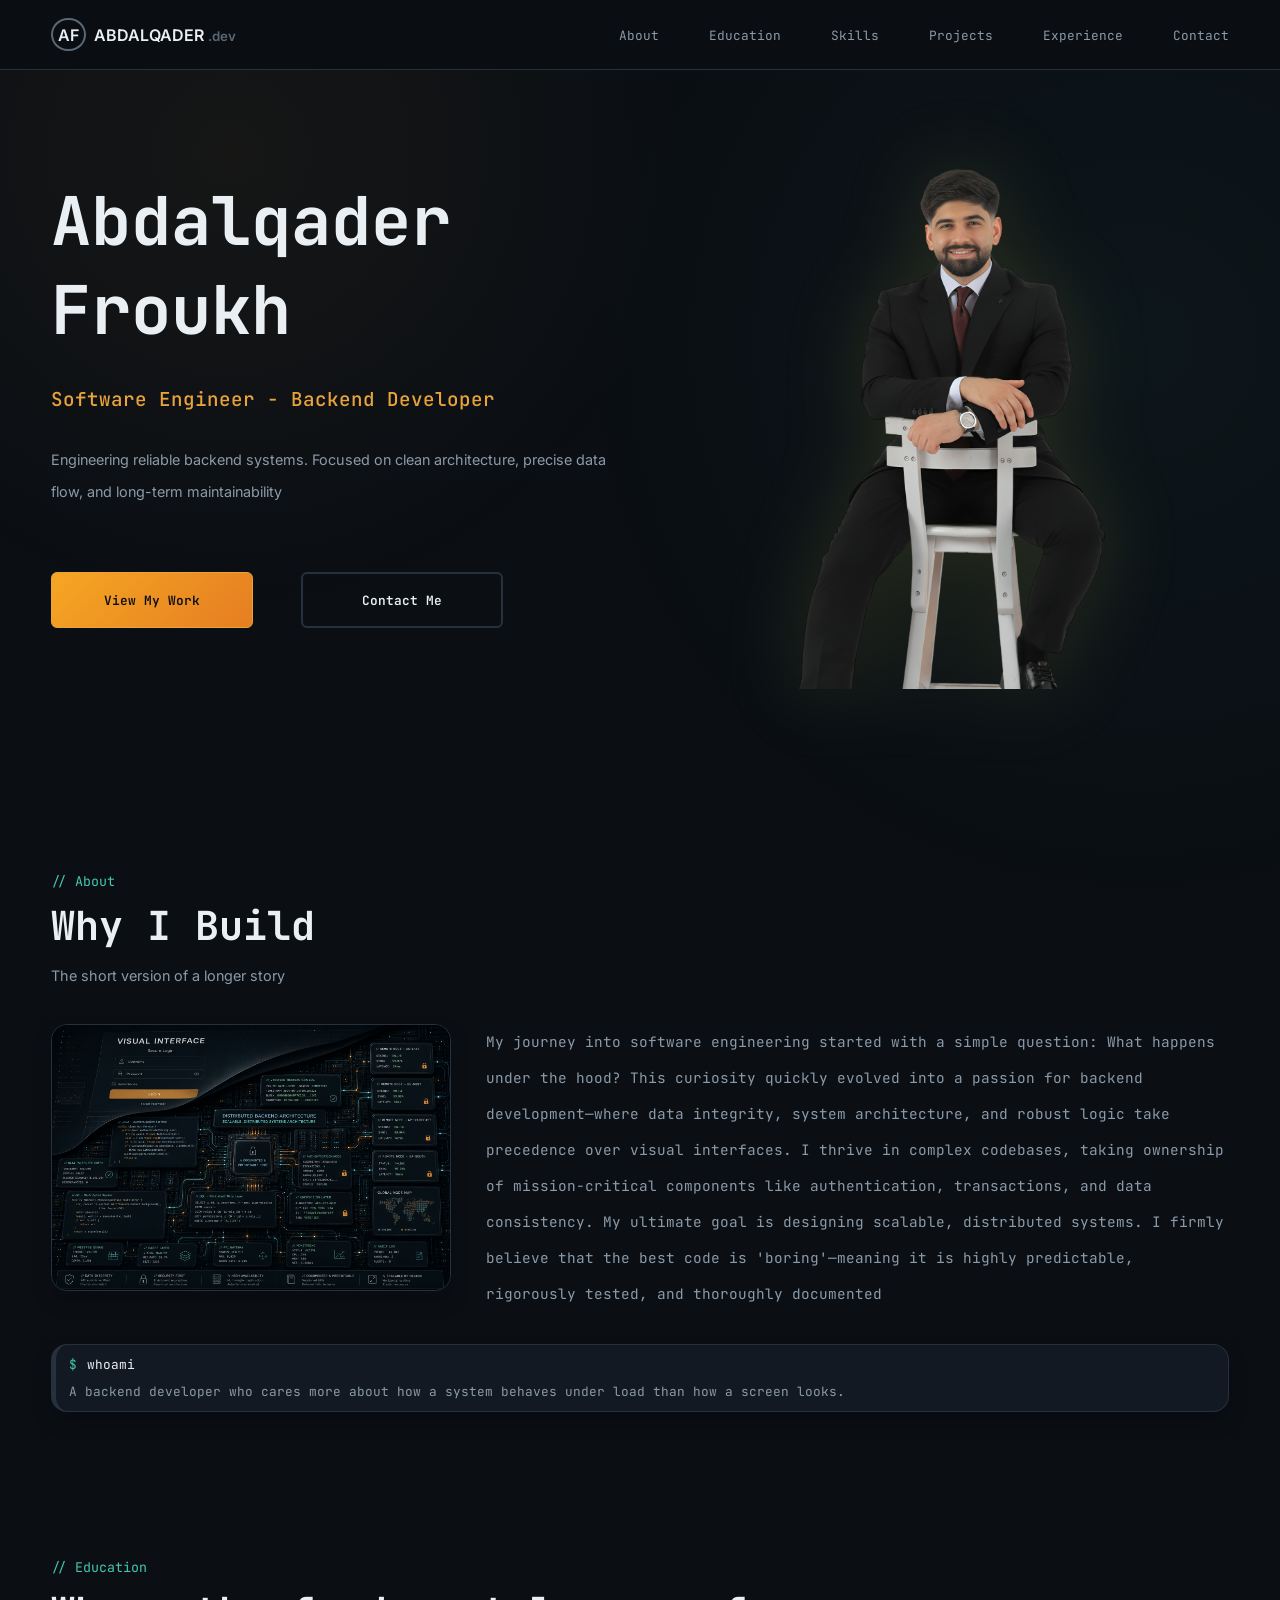
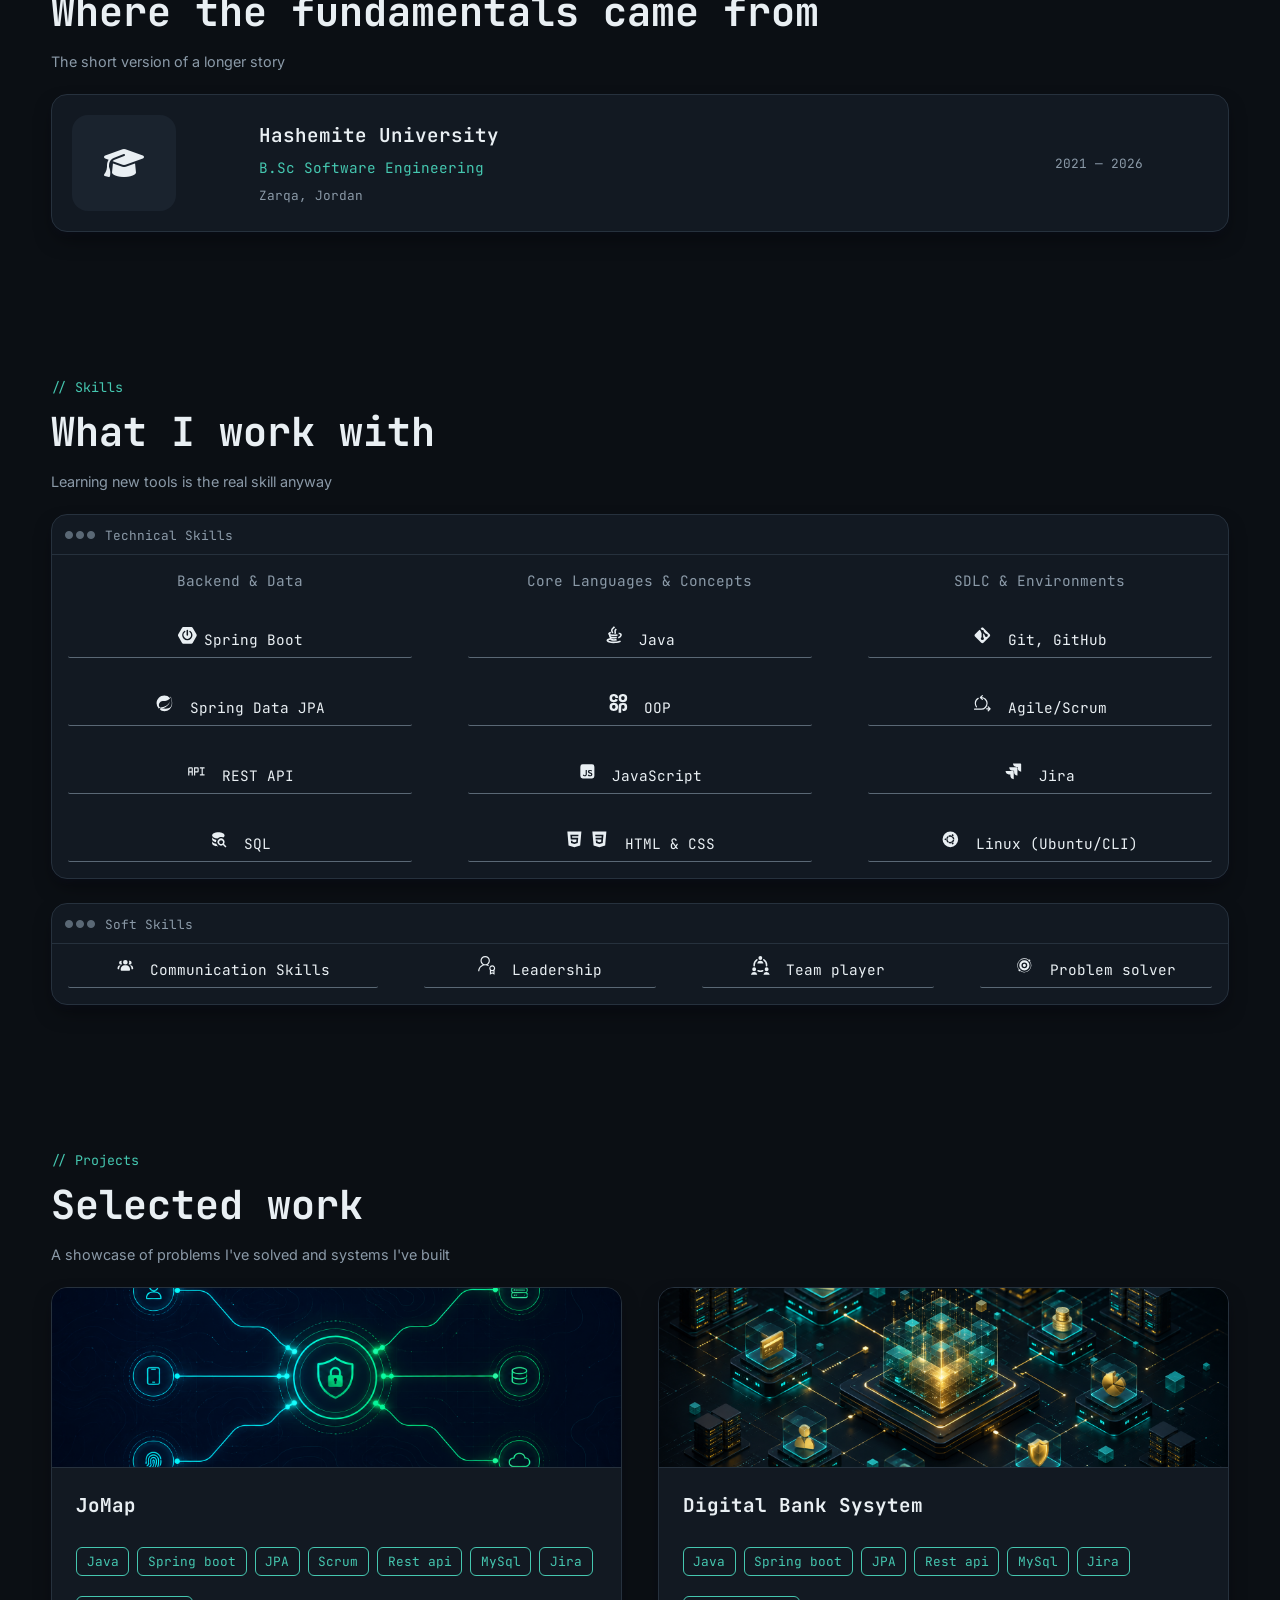
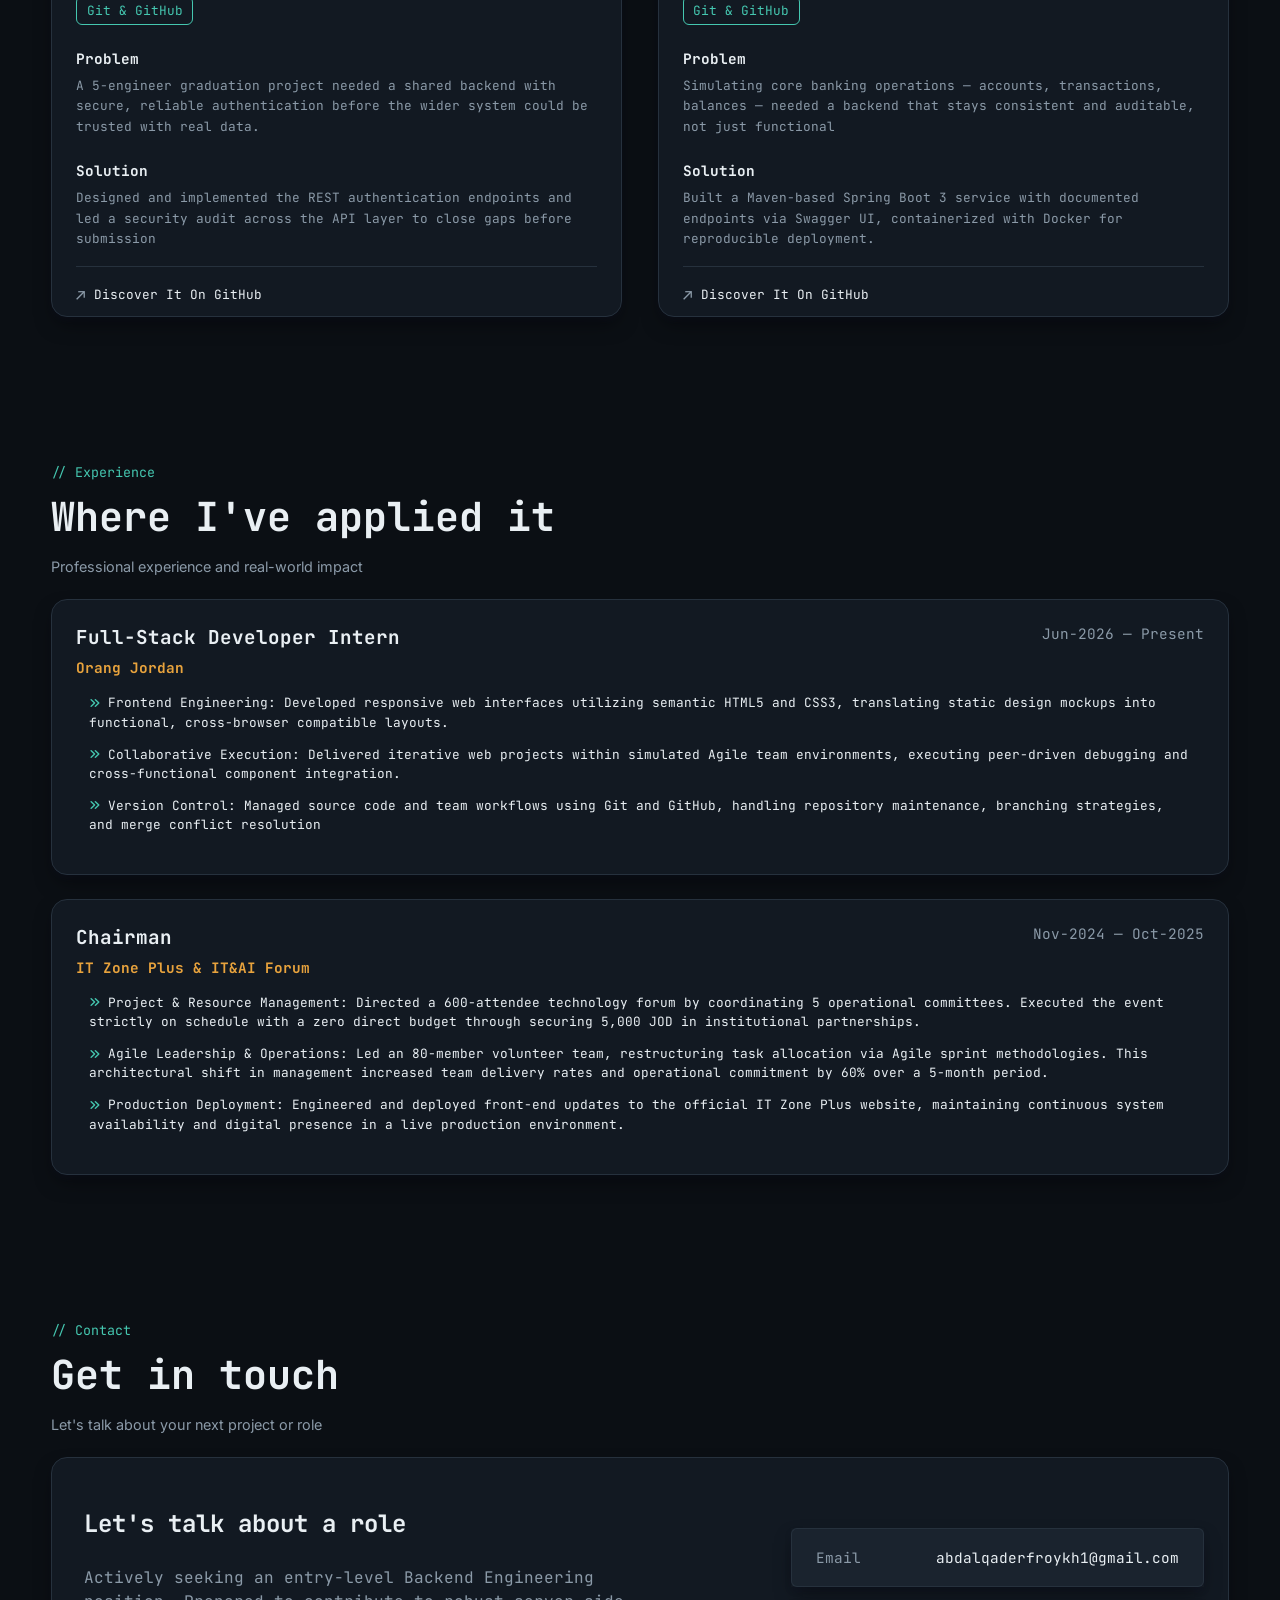
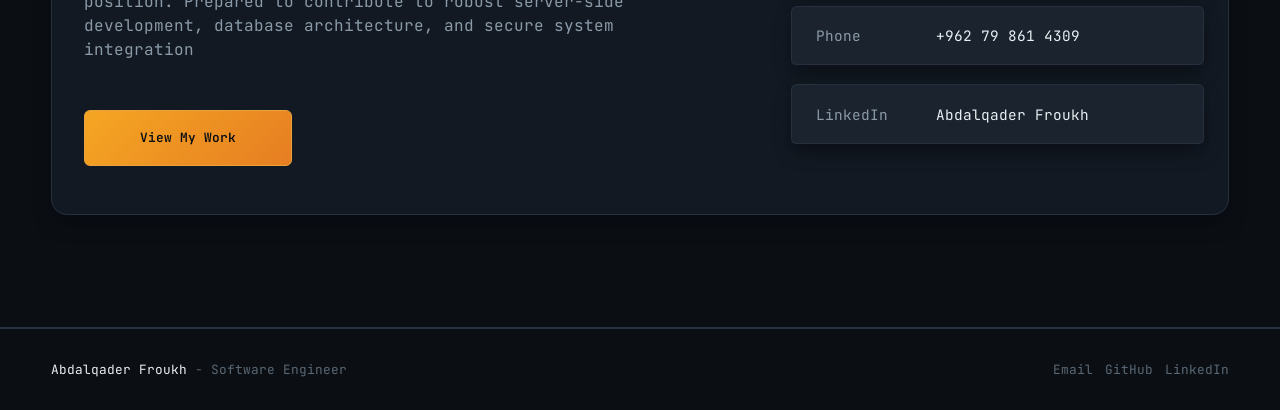
==== commit 284e142a: "add README.MD &  update photos" ====
--- a/index.html
+++ b/index.html
@@ -27,7 +27,7 @@
             <a href="#Contact">Contact</a>
         </div>
     </nav>
-    <main class="container">
+    <main class="container" id="top">
         <section class="hero">
             <div class="text-part">
                 <h1 class="name">Abdalqader Froukh</h1>
@@ -52,7 +52,7 @@
             </div>
             <div class="story-part">
                 <div class="img-part2">
-                    <img src="images/ChatGPT Image Jul 2, 2026, 11_42_19 PM.png" alt="backend photo">
+                    <img src="images/about-img.png" alt="backend photo">
                 </div>
                 <div class="story-text">
                     <p class="des">My journey into software engineering started with a simple question: What happens under the hood? This curiosity quickly evolved into a passion for backend development—where data integrity, system architecture, and robust logic take precedence over visual interfaces.
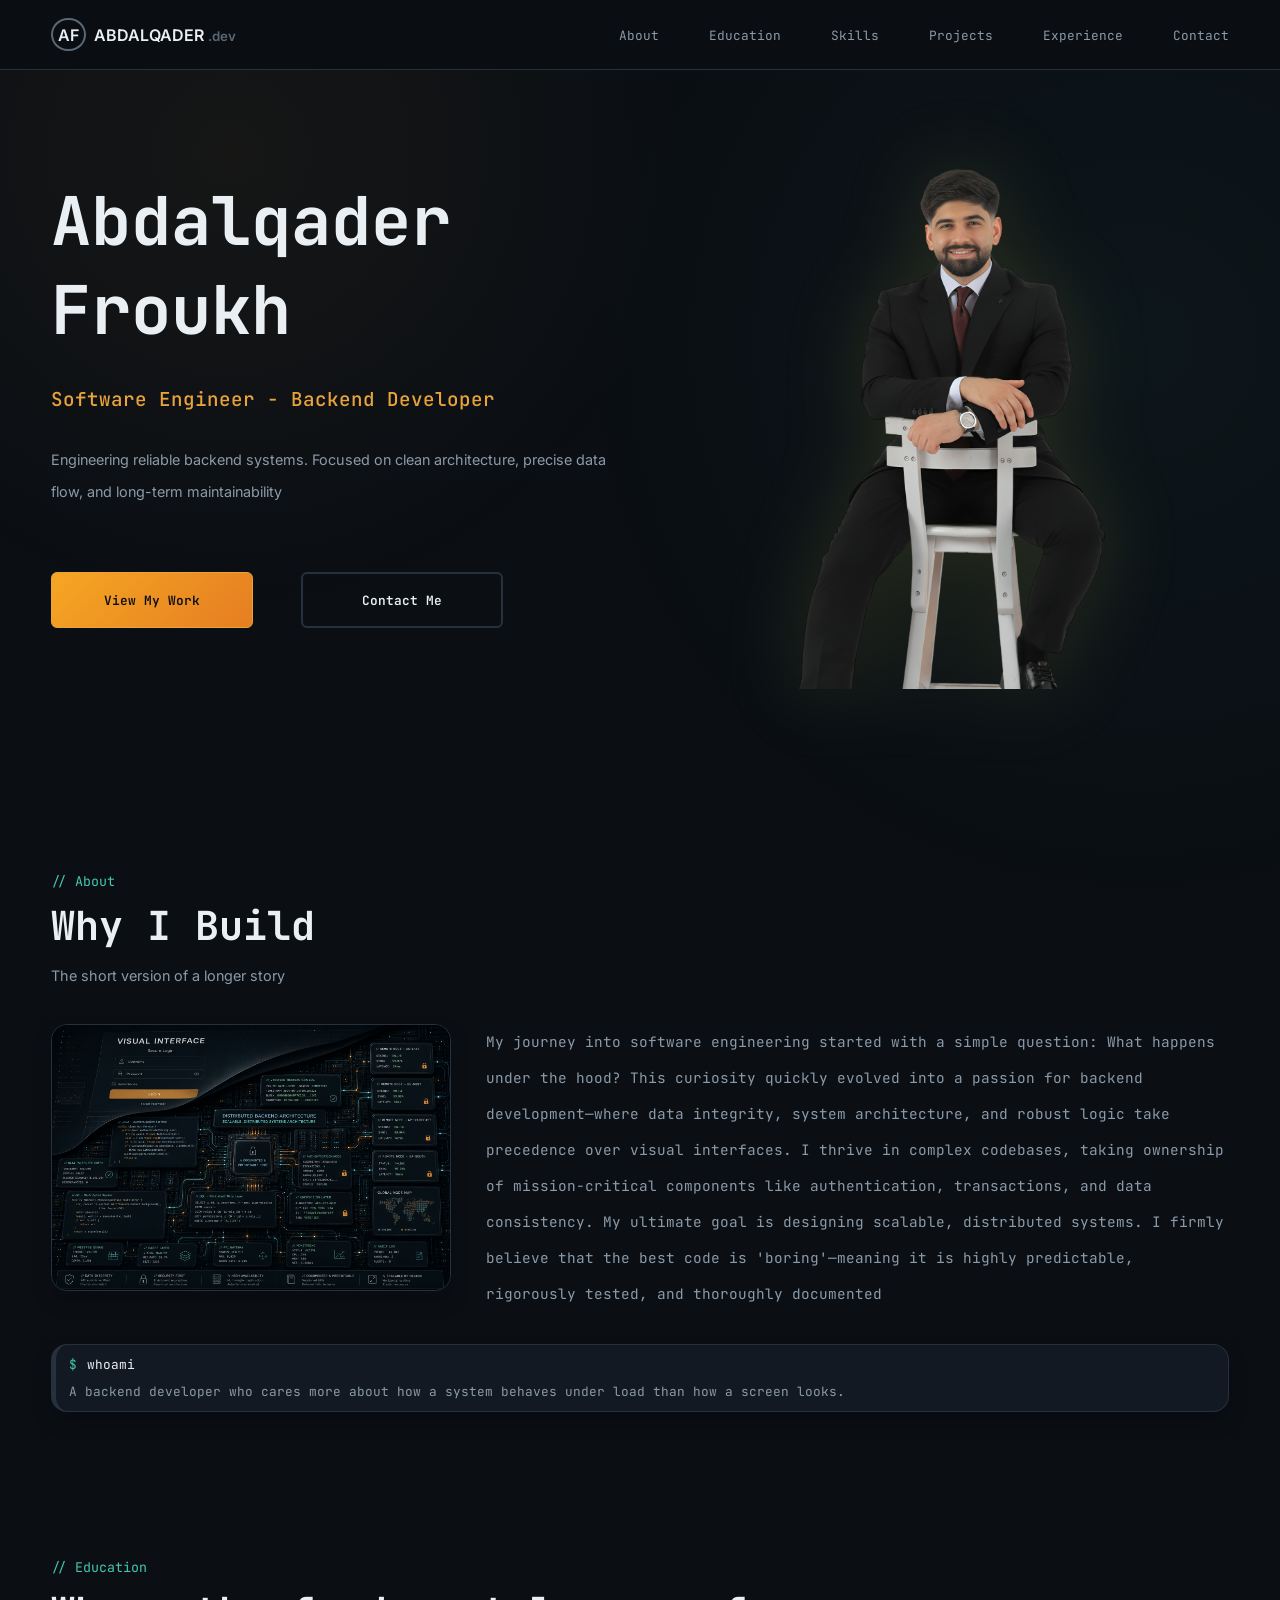
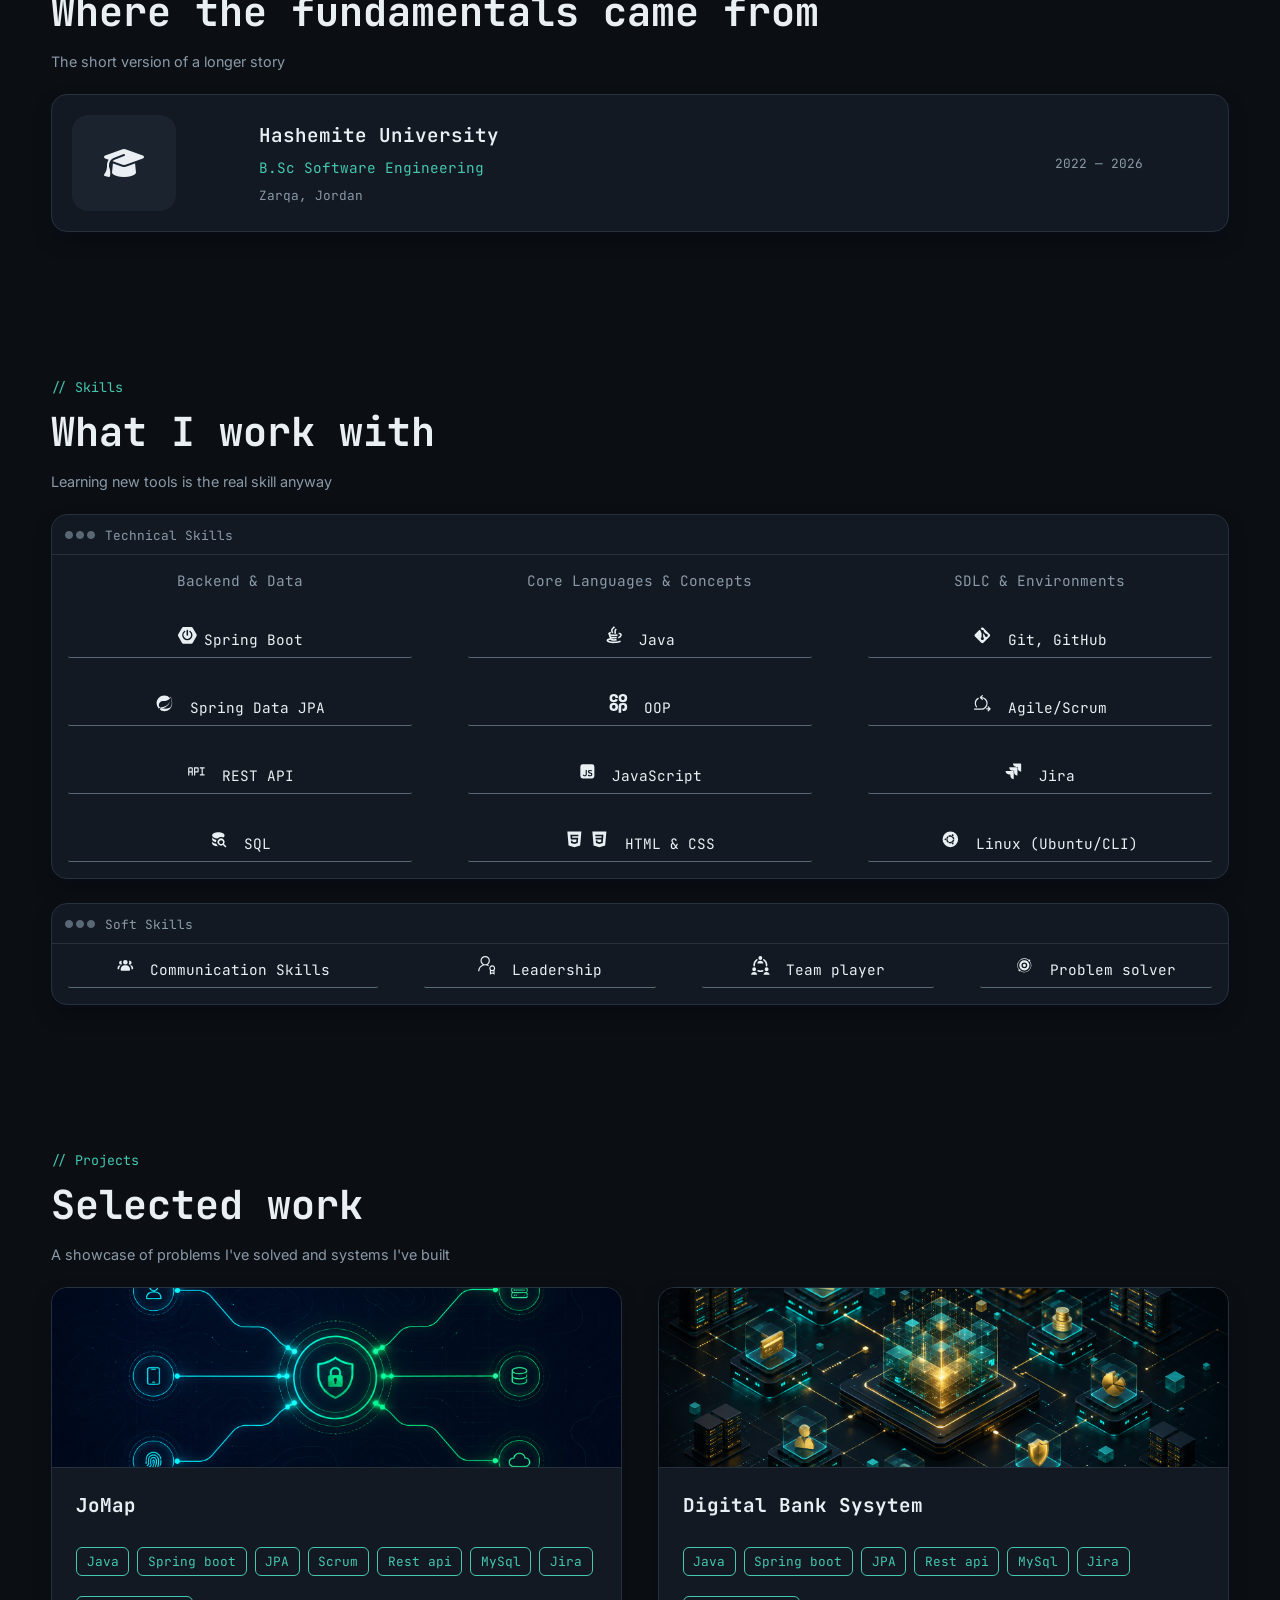
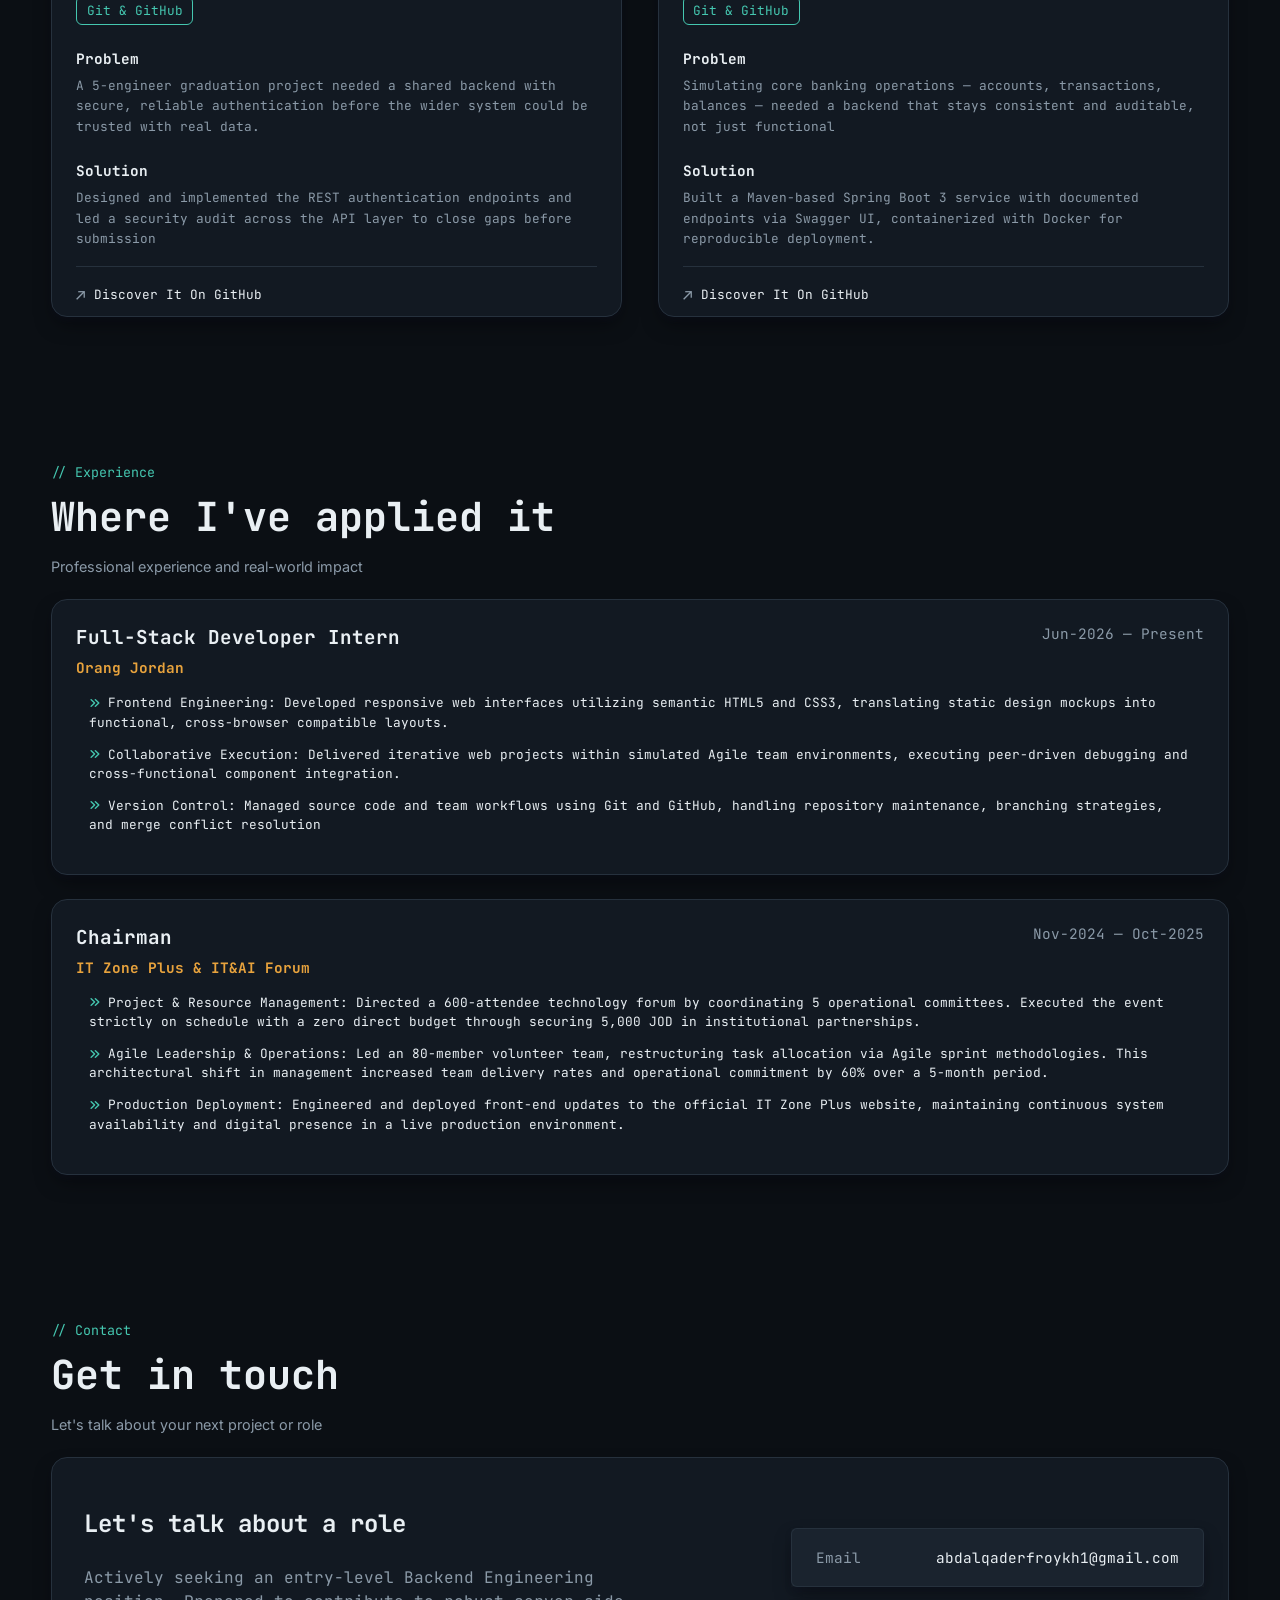
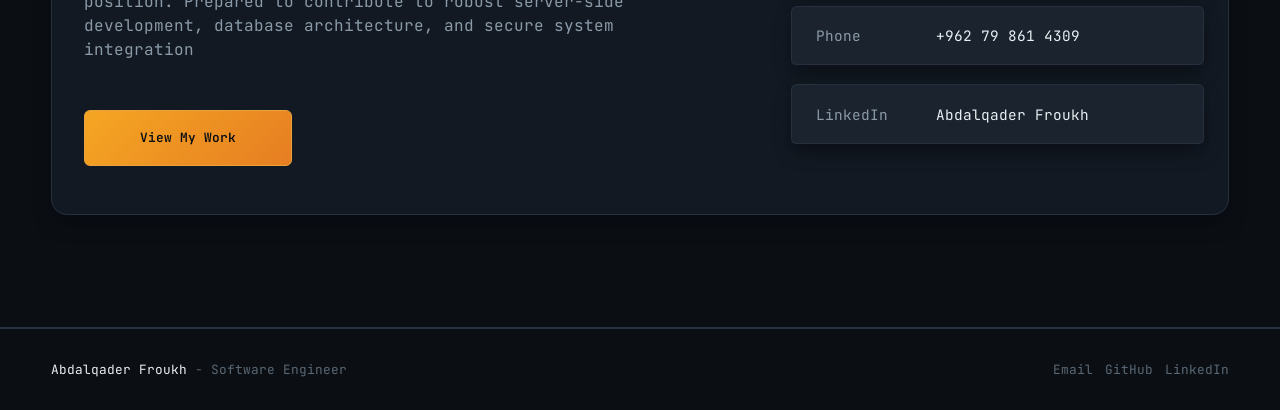
==== commit d62fc06e: "add favicon" ====
--- a/index.html
+++ b/index.html
@@ -4,6 +4,7 @@
     <meta charset="UTF-8">
     <meta name="viewport" content="width=device-width, initial-scale=1.0">
     <link rel="stylesheet" href="style.css">
+    <link rel="icon"  href="images/logo.png">
     <link rel="stylesheet" href="https://cdn.jsdelivr.net/npm/bootstrap-icons@1.11.3/font/bootstrap-icons.min.css">  
     <link rel="preconnect" href="https://fonts.googleapis.com">
     <link rel="preconnect" href="https://fonts.gstatic.com" crossorigin>
@@ -75,7 +76,7 @@
                     <p class="maj-name">B.Sc Software Engineering</p>
                     <p class="city">Zarqa, Jordan</p>
                 </div>
-                <div class="edu-date">2021 — 2026</div>
+                <div class="edu-date">2022 — 2026</div>
             </div>
         </section>
 
@@ -323,7 +324,7 @@
             <div class="footer-content">
                 <div class="footer-name">Abdalqader Froukh <span>- Software Engineer</span></div>
                 <div class="footer-links">
-                    <a href="mailto:abdalqaderfroykh1@gmail.com">Email</a>
+                    <a href="mailto:abdalqaderfroukh1@gmail.com">Email</a>
                     <a href="https://github.com/abdalqaderf">GitHub</a>
                     <a href="https://linkedin.com/in/abdalqader-froukh">LinkedIn</a>
                 </div>
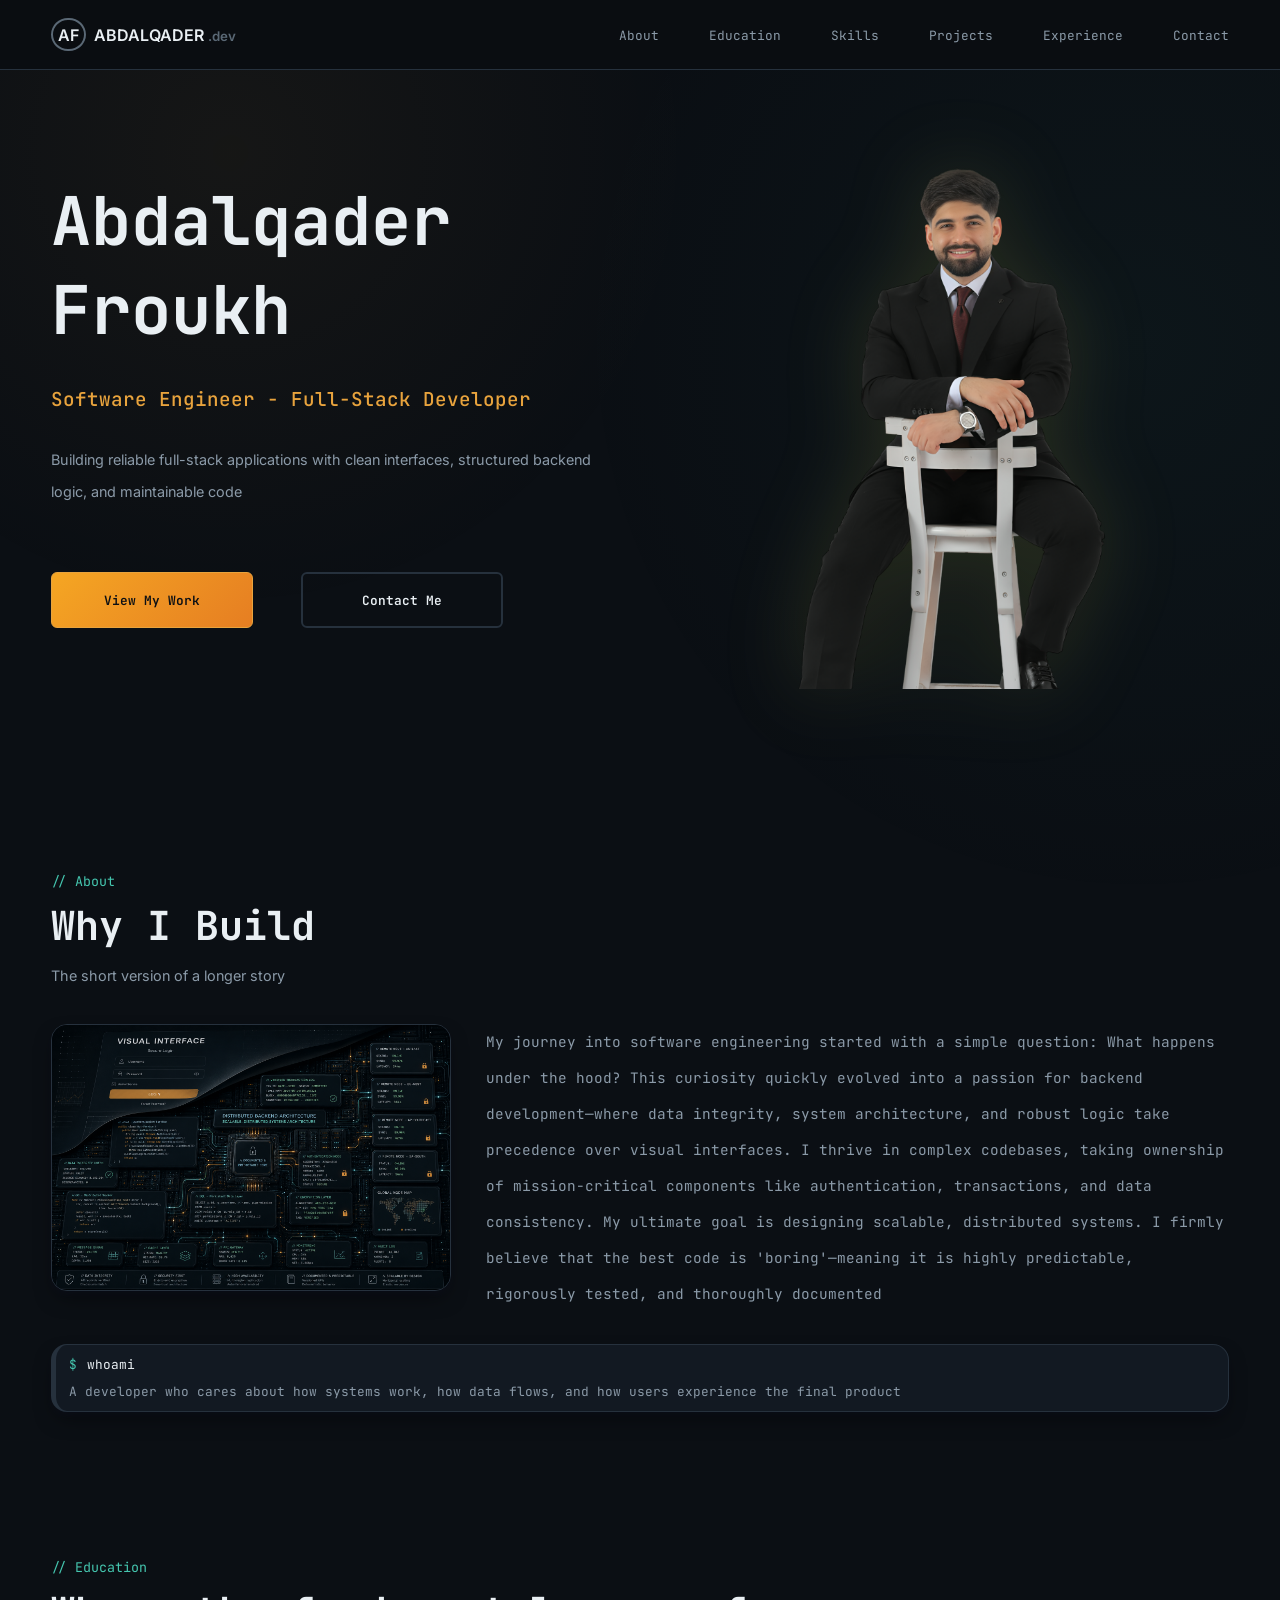
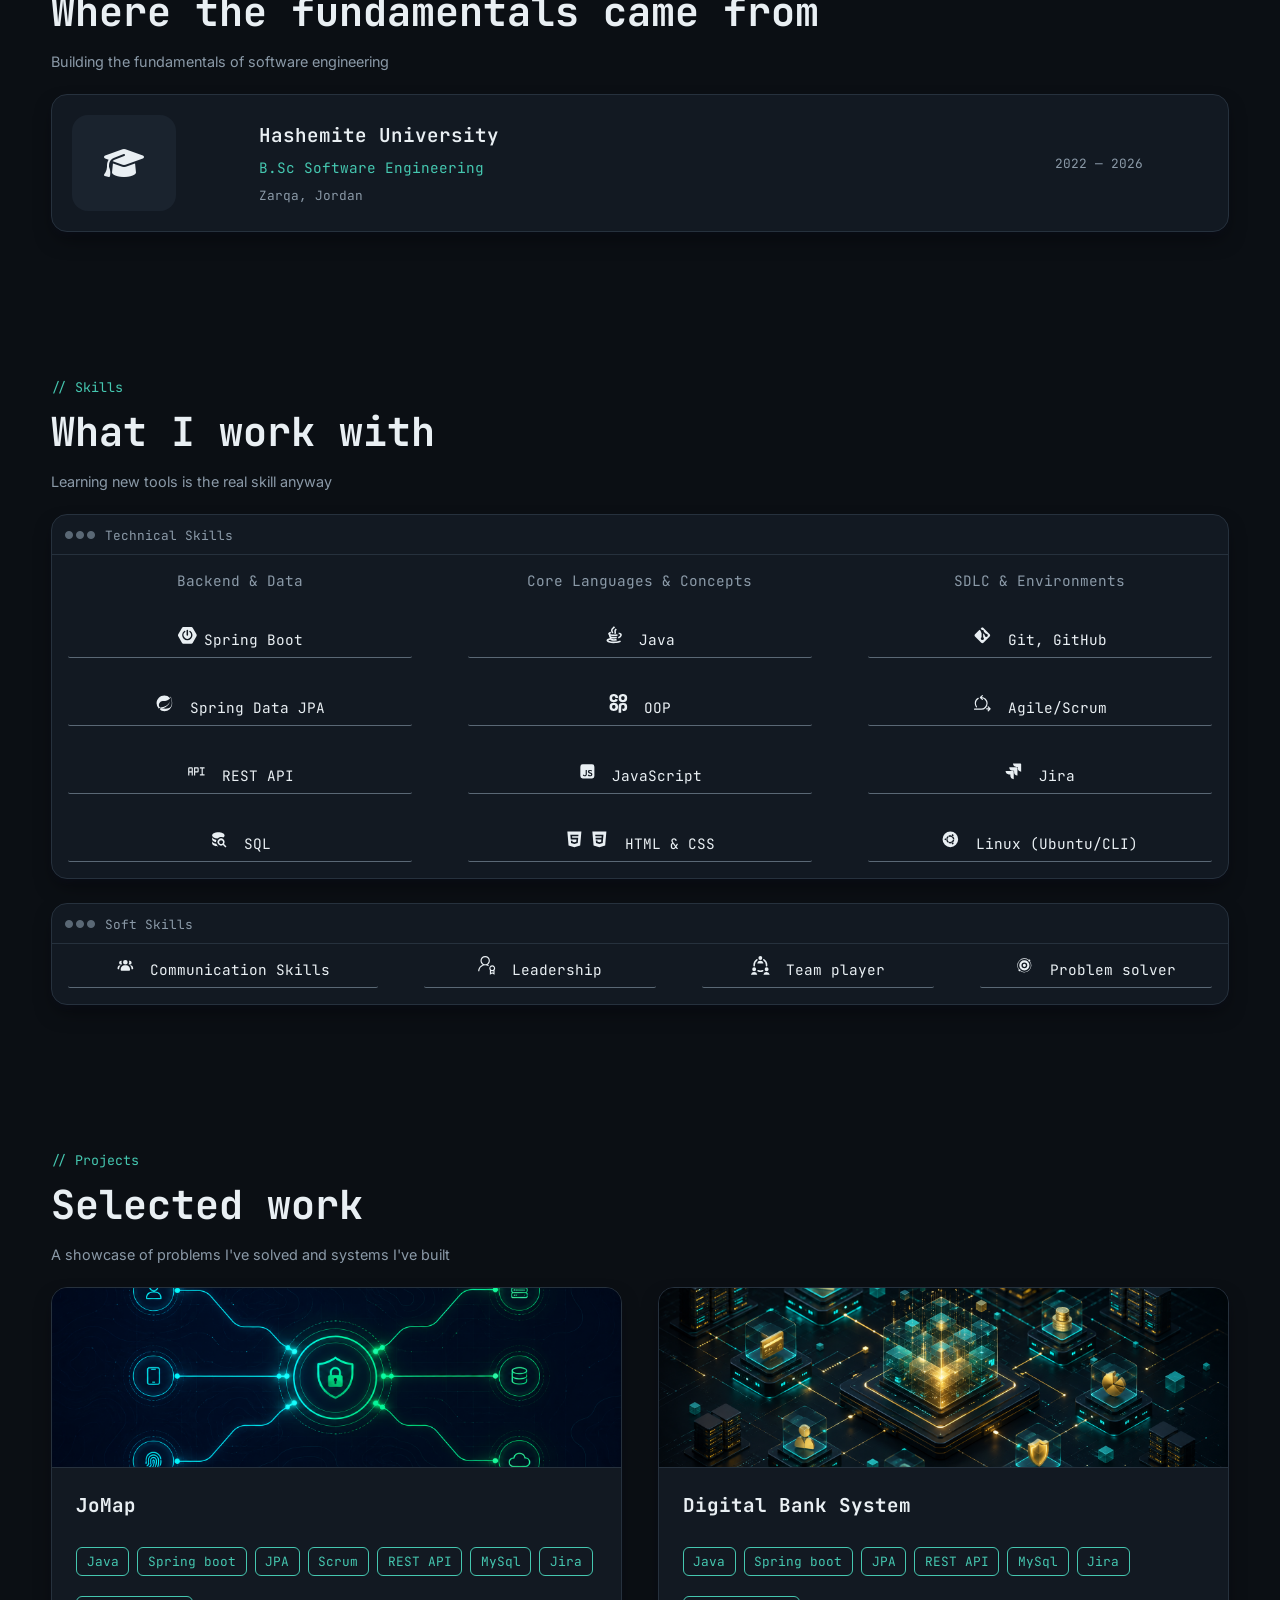
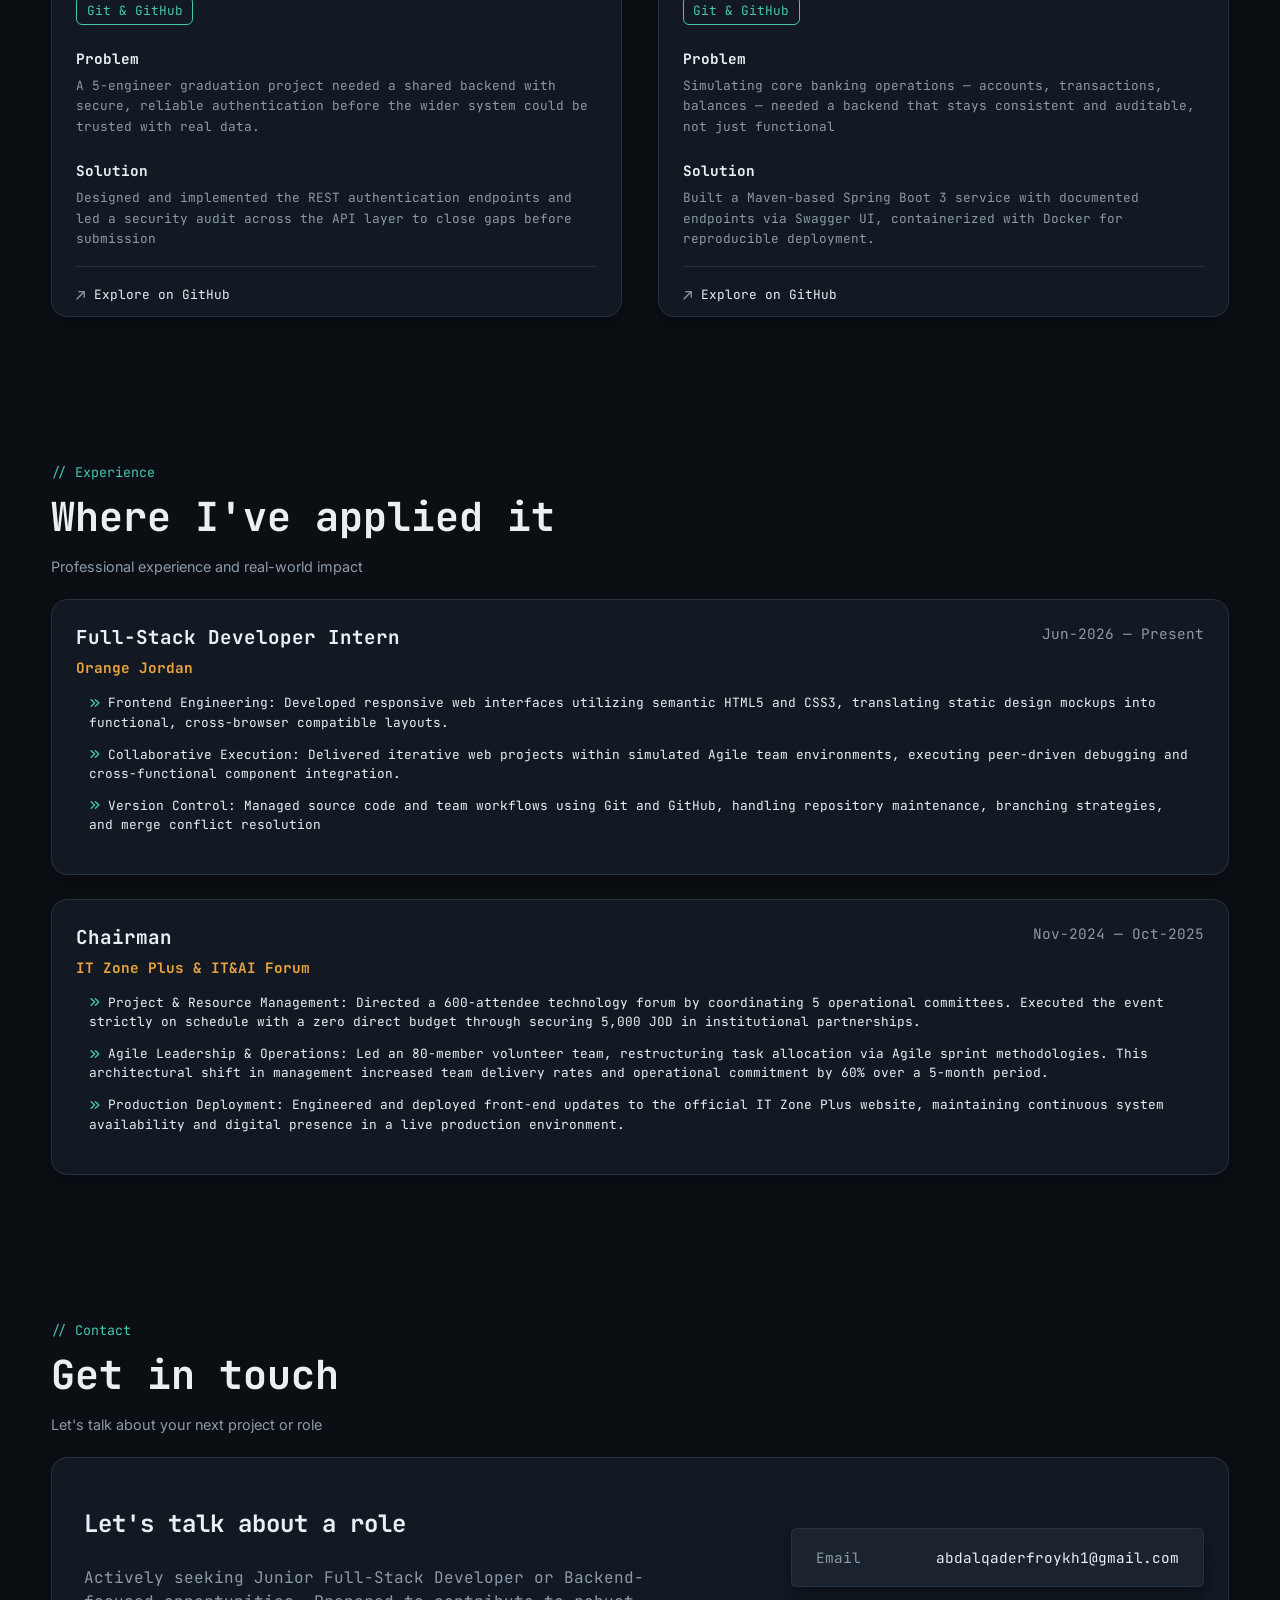
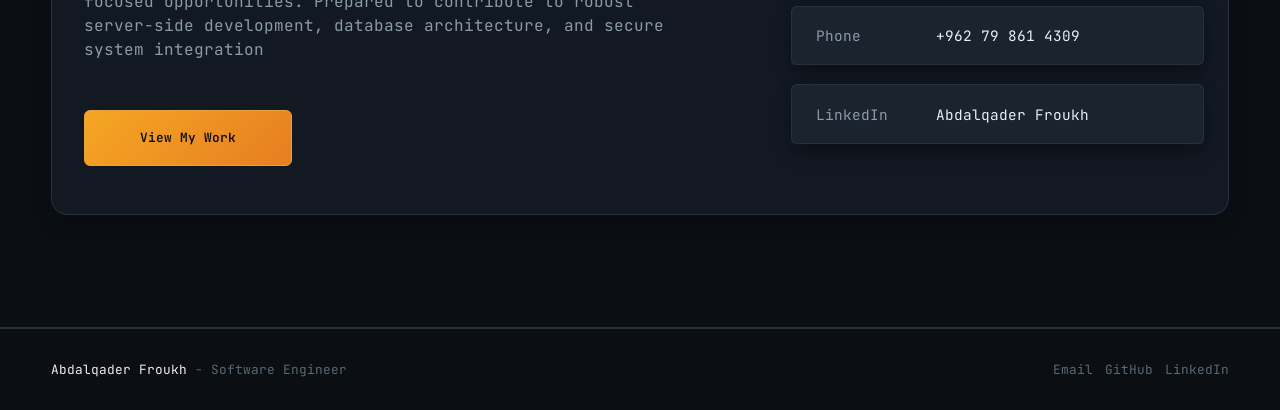
==== commit a8029080: "fix syntax" ====
--- a/index.html
+++ b/index.html
@@ -11,7 +11,7 @@
     <link href='https://unpkg.com/boxicons@2.1.4/css/boxicons.min.css' rel='stylesheet'>
     <link href="https://fonts.googleapis.com/css2?family=JetBrains+Mono:wght@400;500;600;700&family=Inter:wght@400;500;600;700;800&display=swap" rel="stylesheet">
     <link rel="stylesheet" href="https://cdnjs.cloudflare.com/ajax/libs/font-awesome/6.6.0/css/all.min.css">
-    <title>Abdalqader_Portofolio</title>
+    <title>Abdalqader_Portfolio</title>
 </head>
 <body>
     <nav>
@@ -32,8 +32,8 @@
         <section class="hero">
             <div class="text-part">
                 <h1 class="name">Abdalqader Froukh</h1>
-                <p class="title">Software Engineer - Backend Developer</p>
-                <p class="sub-title">Engineering reliable backend systems. Focused on clean architecture, precise data flow, and long-term maintainability</p>
+                <p class="title">Software Engineer - Full-Stack Developer</p>
+                <p class="sub-title">Building reliable full-stack applications with clean interfaces, structured backend logic, and maintainable code</p>
                 <div class="btn">
                     <a class="primary-btn" href="#Projects">View My Work</a>
                     <a class="sec-btn" href="#Contact">Contact Me</a>
@@ -62,13 +62,13 @@
                 </div>
             <div class="box terminal">
                 <p class="command"><span>$</span>whoami</p>
-                <p class="resp">A backend developer who cares more about how a system behaves under load than how a screen looks.</p>
+                <p class="resp">A developer who cares about how systems work, how data flows, and how users experience the final product</p>
             </div>
         </section>
         <section class="education" id="Education">
             <p class="small-title"><small>// Education</small></p>
             <h2 class="sec-title">Where the fundamentals came from</h2>
-            <p class="sub-title">The short version of a longer story</p>
+            <p class="sub-title">Building the fundamentals of software engineering</p>
             <div class="box edu-box">
                 <div class="edu-icon"><i class="fa-solid fa-graduation-cap" style="color: #E9EFF3;"></i></div>
                 <div class="edu-content">
@@ -220,7 +220,7 @@
                             <span>Spring boot</span>
                             <span>JPA</span>
                             <span>Scrum</span>
-                            <span>Rest api</span>
+                            <span>REST API</span>
                             <span>MySql</span>
                             <span>Jira</span>
                             <span>Git & GitHub</span>
@@ -230,7 +230,7 @@
                         <h4>Solution</h4>
                         <p>Designed and implemented the REST authentication endpoints and led a security audit across the API layer to close gaps before submission</p>
                         <hr>
-                        <p ><a href="https://github.com/ziadmq/JoMap.git">Discover It On GitHub</a></p>
+                        <p ><a href="https://github.com/ziadmq/JoMap.git">Explore on GitHub</a></p>
                     </div>
                 </div>
                 <div class="each-card box">
@@ -238,12 +238,12 @@
                         <img src="/images/dgb.png" alt="">
                     </div>
                     <div class="pro-datails">
-                        <h3>Digital Bank Sysytem</h3>
+                        <h3>Digital Bank System</h3>
                         <div class="tags-container">
                             <span>Java</span>
                             <span>Spring boot</span>
                             <span>JPA</span>
-                            <span>Rest api</span>
+                            <span>REST API</span>
                             <span>MySql</span>
                             <span>Jira</span>
                             <span>Git & GitHub</span>
@@ -253,7 +253,7 @@
                         <h4>Solution</h4>
                         <p>Built a Maven-based Spring Boot 3 service with documented endpoints via Swagger UI, containerized with Docker for reproducible deployment.</p>
                         <hr>
-                        <p ><a href="https://github.com/abdalqaderf/Digital-bank-system.git">Discover It On GitHub</a></p>
+                        <p ><a href="https://github.com/abdalqaderf/Digital-bank-system.git">Explore on GitHub</a></p>
                     </div>
                 </div>
             </div>
@@ -268,7 +268,7 @@
                     <h4>Full-Stack Developer Intern</h4>
                     <p>Jun-2026 — Present</p>
                 </div>
-                <h5>Orang Jordan</h5>
+                <h5>Orange Jordan</h5>
                 <ul>
                     <li><i class="fa-solid fa-angles-right fa-sm" style="color: #45c7b0;"></i>Frontend Engineering: Developed responsive web interfaces utilizing semantic HTML5 and CSS3, translating static design mockups into functional, cross-browser compatible layouts.</li>
                     <li><i class="fa-solid fa-angles-right fa-sm" style="color: #45c7b0;"></i>Collaborative Execution: Delivered iterative web projects within simulated Agile team environments, executing peer-driven debugging and cross-functional component integration.</li>
@@ -296,7 +296,7 @@
             <div class="contact-box box">
                 <div class="call">
                     <h2>Let's talk about a role</h2>
-                    <p>Actively seeking an entry-level Backend Engineering position. Prepared to contribute to robust server-side development, database architecture, and secure system integration</p>
+                    <p>Actively seeking Junior Full-Stack Developer or Backend-focused opportunities. Prepared to contribute to robust server-side development, database architecture, and secure system integration</p>
                     <a class="primary-btn last-btn" href="#Projects">View My Work</a>
                 </div>
                 <div class="ifno-box">
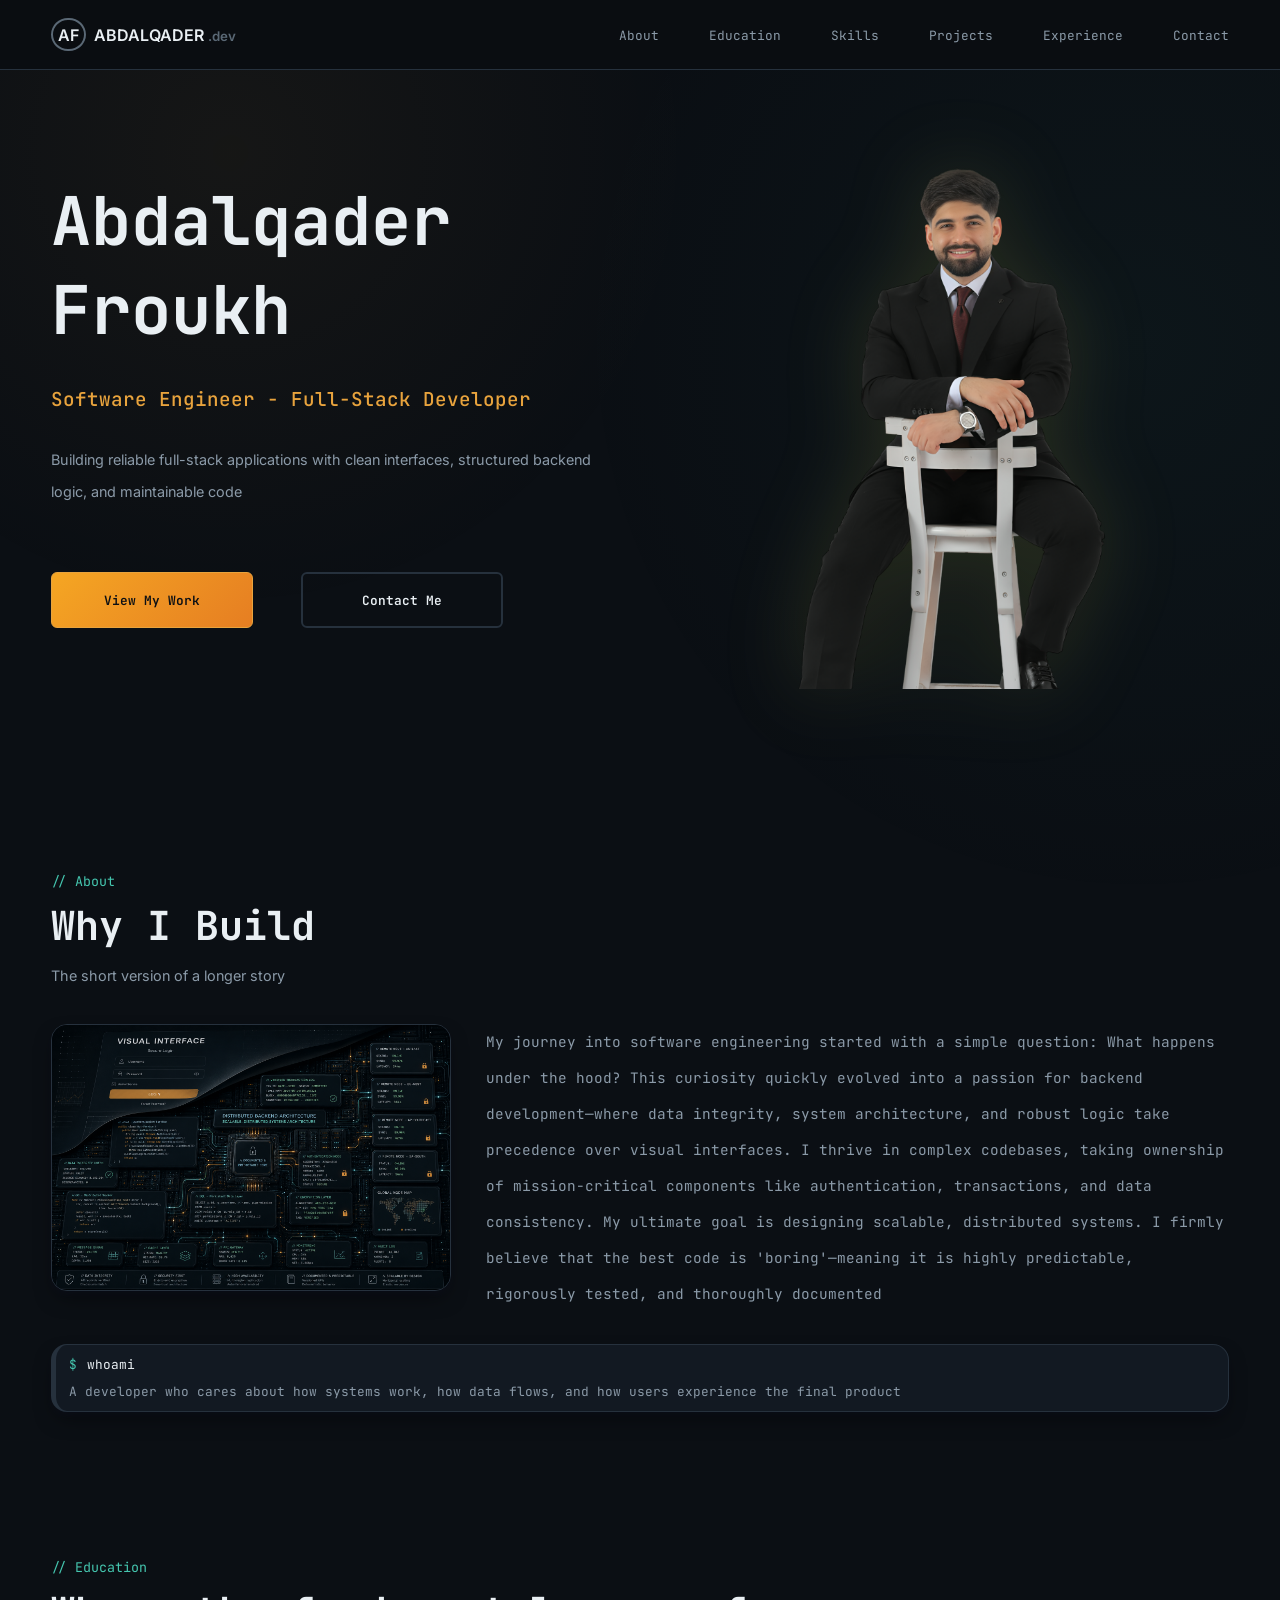
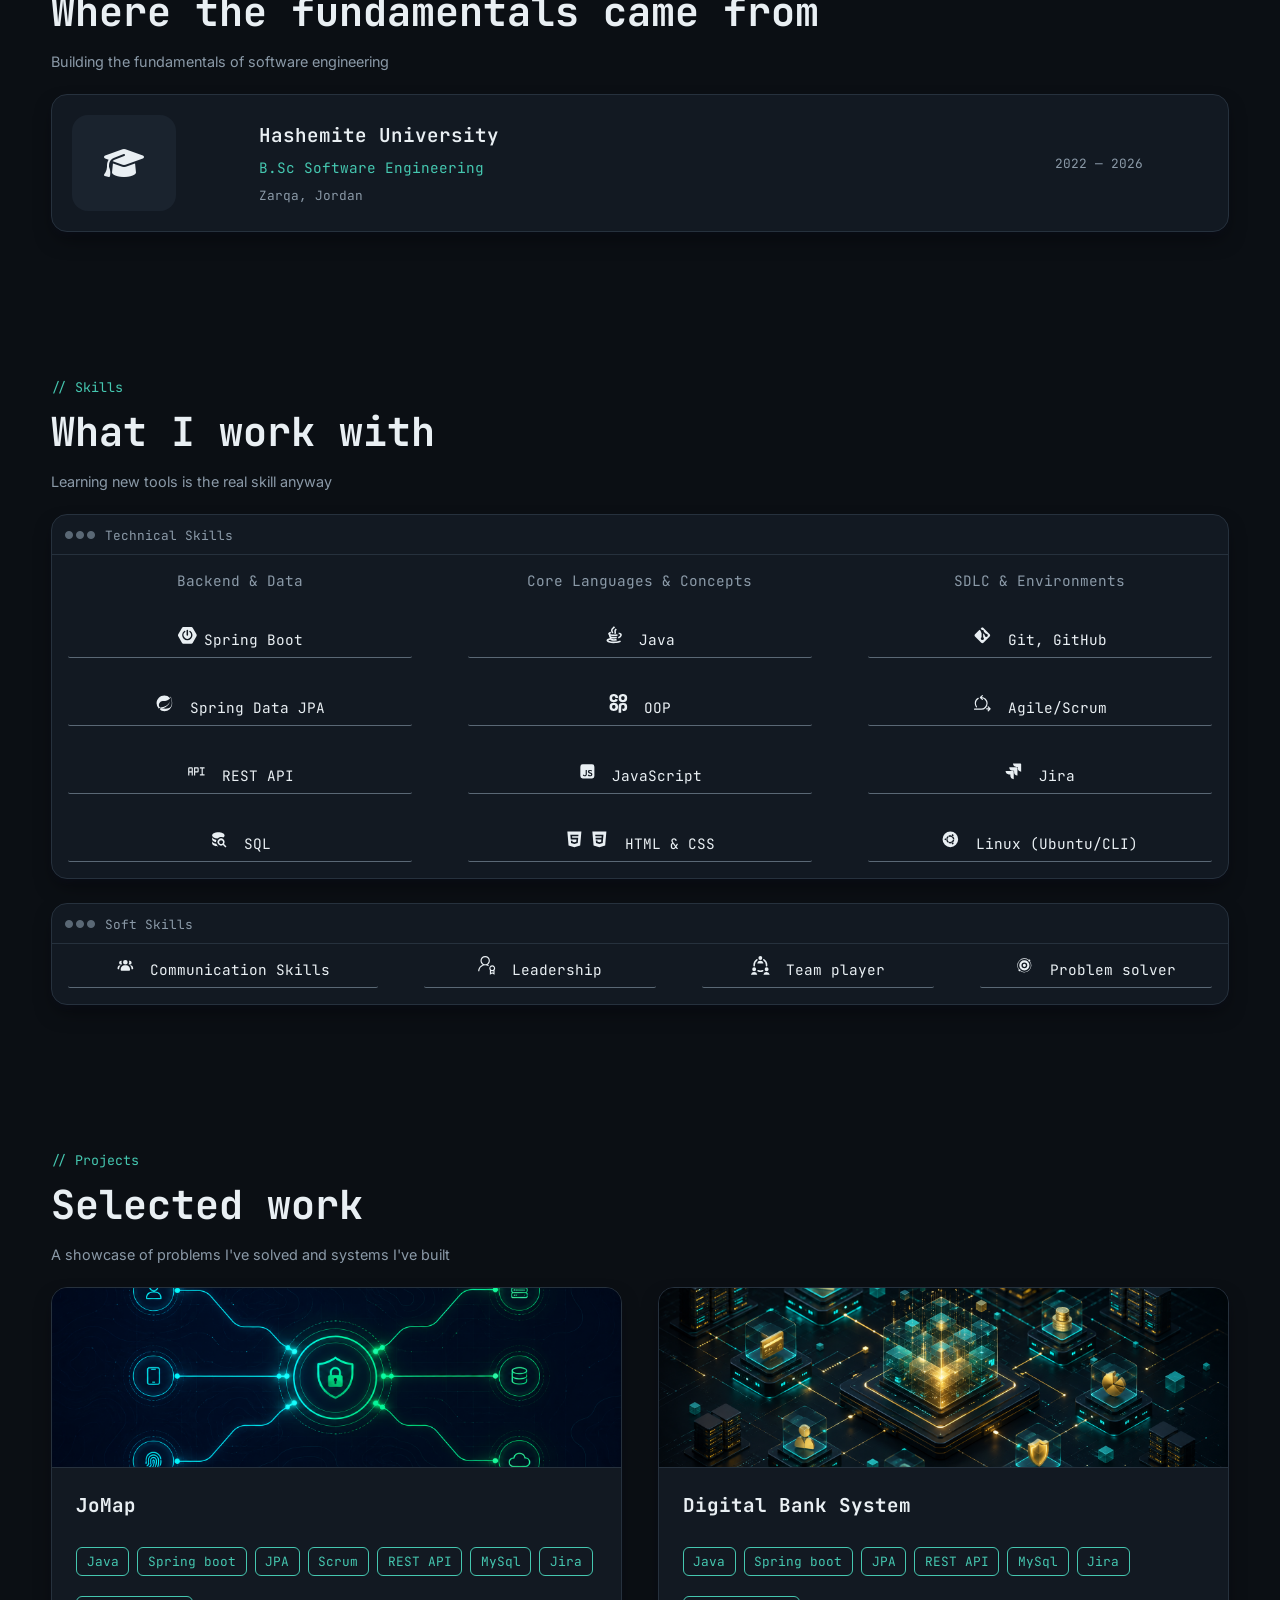
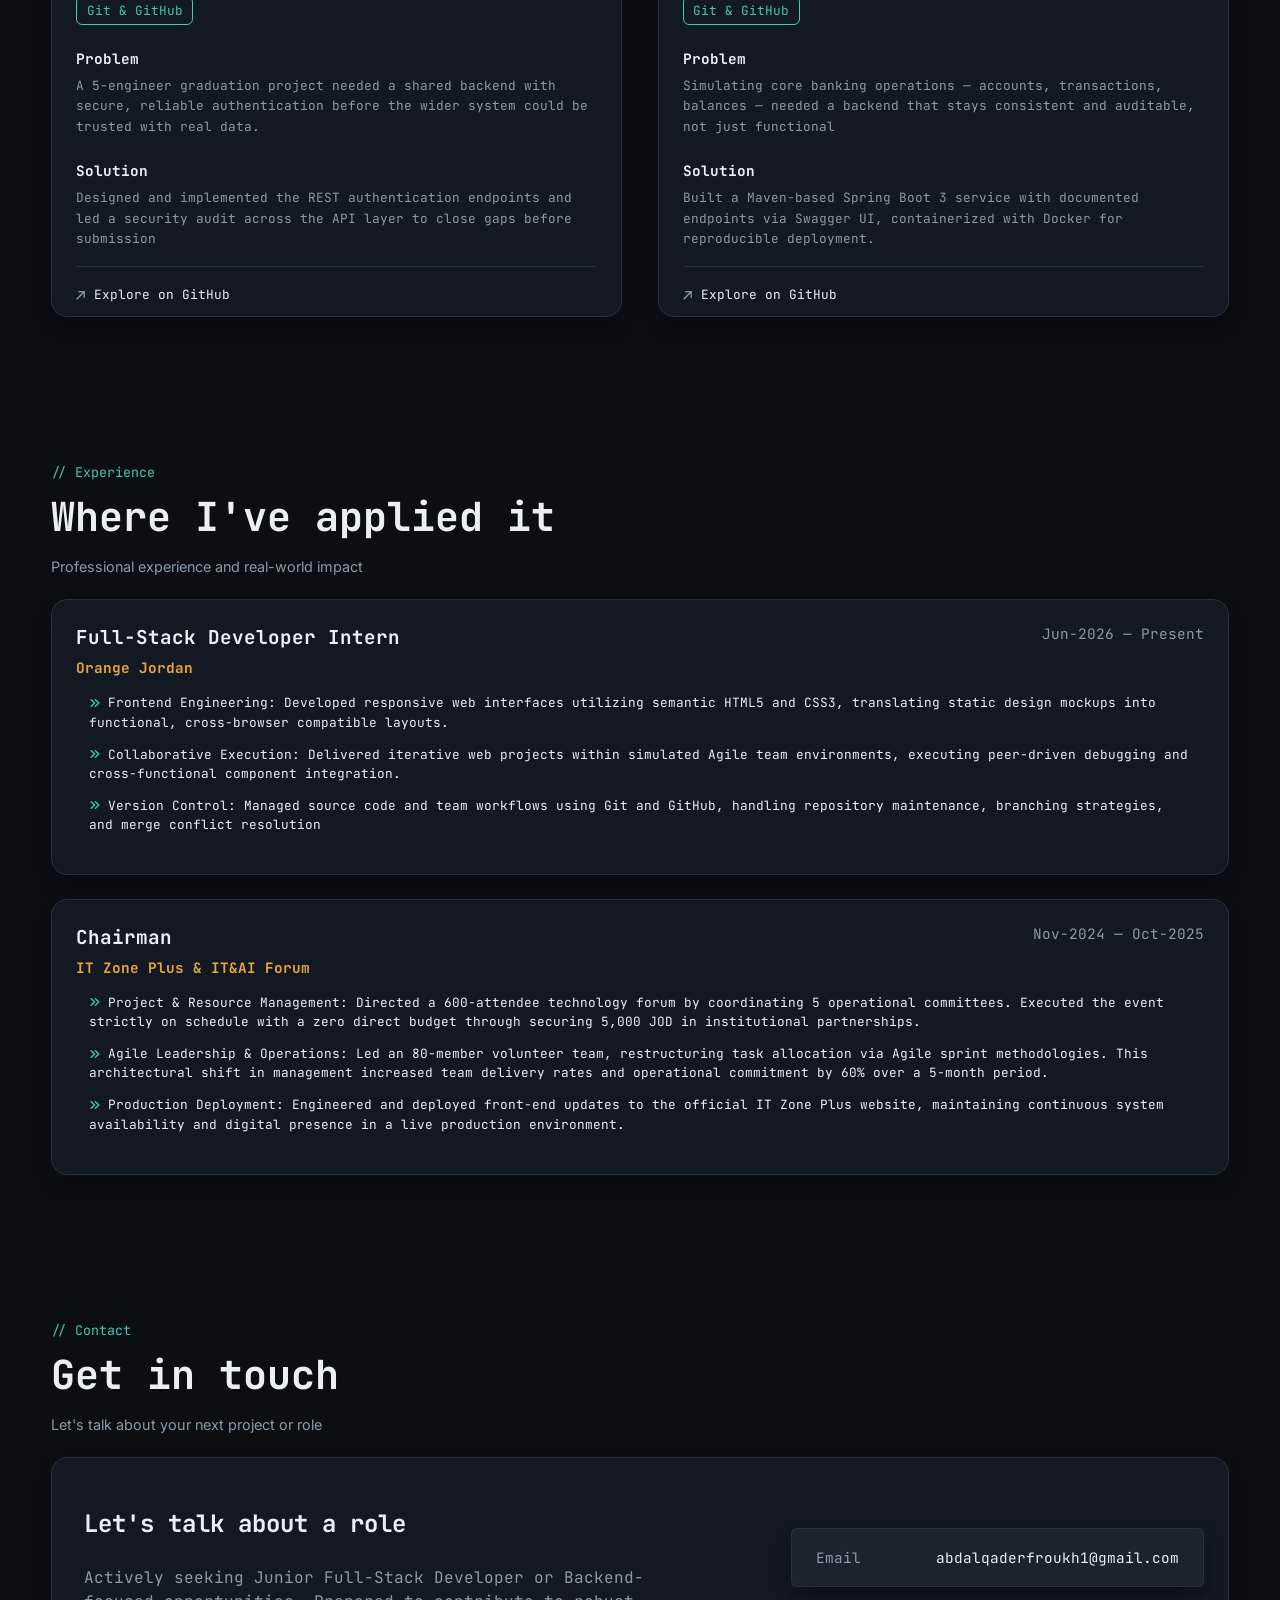
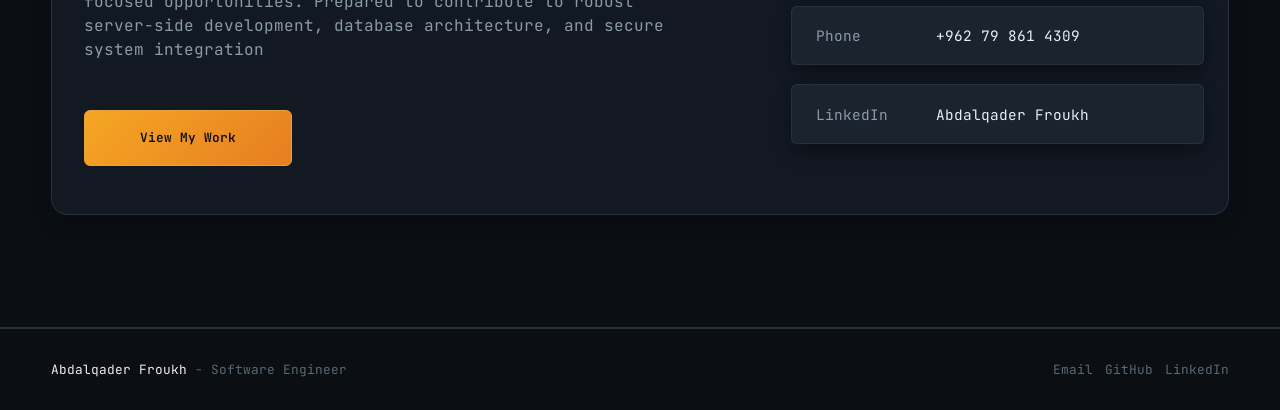
==== commit b7ed22d4: "finish" ====
--- a/index.html
+++ b/index.html
@@ -303,7 +303,7 @@
                     <table>
                         <tr>
                             <td>Email</td>
-                            <td><a href="mailto:abdalqaderfroykh1@gmail.com" class="info-value">abdalqaderfroykh1@gmail.com</a></td>
+                            <td><a href="mailto:abdalqaderfroukh1@gmail.com" class="info-value">abdalqaderfroukh1@gmail.com</a></td>
                         </tr>
                         <tr>
                             <td>Phone</td>
